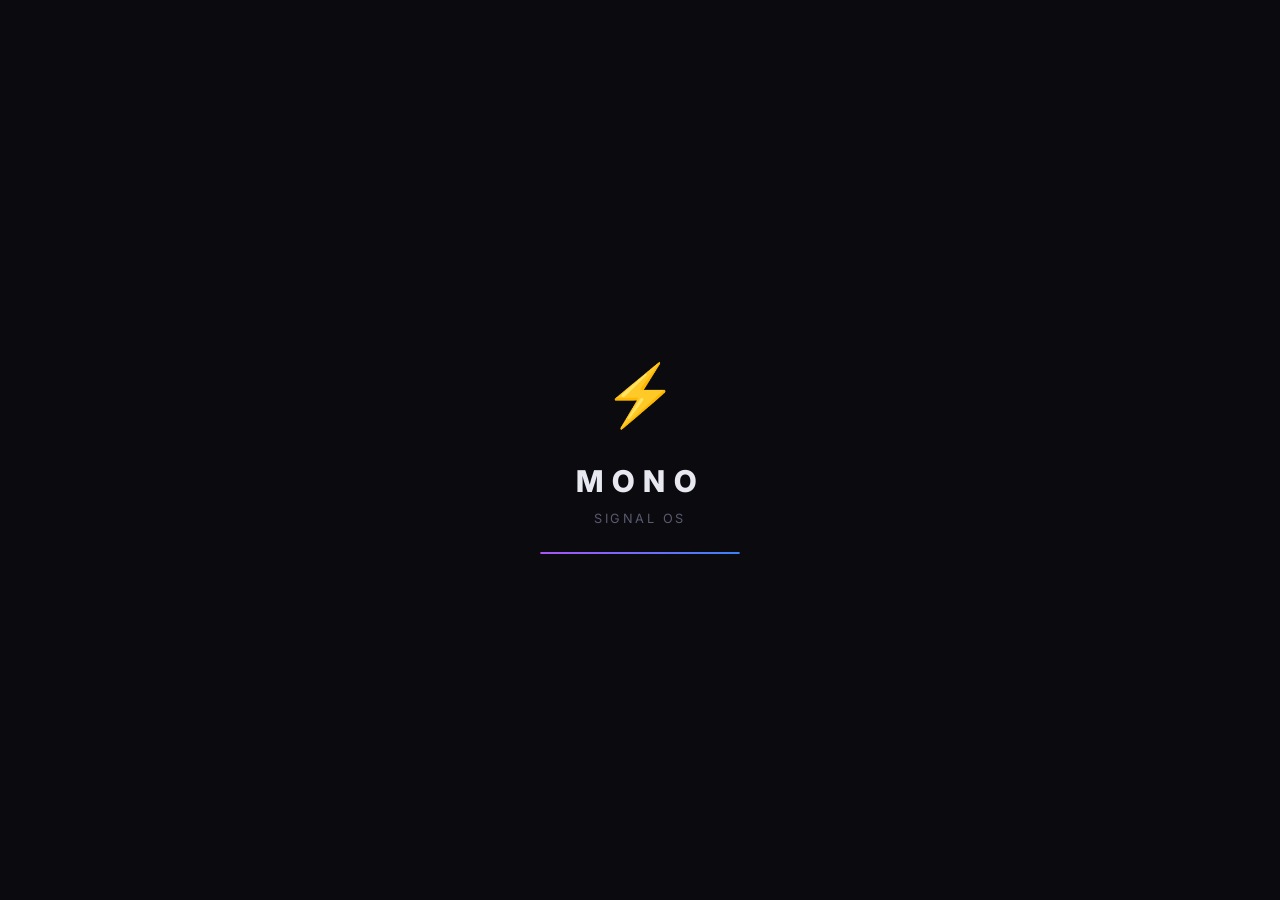
==== index.html @ 49d64dd6 "first commit" ====
<!DOCTYPE html>
<html lang="en">
<head>
    <meta charset="UTF-8">
    <meta name="viewport" content="width=device-width, initial-scale=1.0">
    <meta name="description" content="Mono — Personal Signal OS. An externalized attention system that catches signals early across finance, AI, economy, and infrastructure.">
    <title>Mono — Signal OS</title>
    <link rel="preconnect" href="https://fonts.googleapis.com">
    <link rel="preconnect" href="https://fonts.gstatic.com" crossorigin>
    <link href="https://fonts.googleapis.com/css2?family=Inter:wght@300;400;500;600;700;800;900&family=JetBrains+Mono:wght@400;500;600&display=swap" rel="stylesheet">
    <link rel="stylesheet" href="style.css">
    <link rel="icon" type="image/svg+xml" href="data:image/svg+xml,<svg xmlns='http://www.w3.org/2000/svg' viewBox='0 0 100 100'><text y='.9em' font-size='90'>⚡</text></svg>">
</head>
<body>
    <!-- ─── Loading Screen ─── -->
    <div id="loading-screen" class="loading-screen">
        <div class="loading-content">
            <div class="loading-logo">⚡</div>
            <div class="loading-text">MONO</div>
            <div class="loading-sub">Signal OS</div>
            <div class="loading-bar"><div class="loading-fill"></div></div>
        </div>
    </div>

    <!-- ─── App Shell ─── -->
    <div id="app" class="app hidden">
        <!-- ─── Header ─── -->
        <header class="header">
            <div class="header-left">
                <div class="logo">
                    <span class="logo-icon">⚡</span>
                    <span class="logo-text">MONO</span>
                    <span class="logo-badge">Signal OS</span>
                </div>
            </div>
            <div class="header-center">
                <div class="search-bar" id="search-bar">
                    <svg class="search-icon" viewBox="0 0 24 24" fill="none" stroke="currentColor" stroke-width="2"><circle cx="11" cy="11" r="8"/><path d="m21 21-4.3-4.3"/></svg>
                    <input type="text" id="search-input" placeholder="Search repos, entries, signals..." autocomplete="off">
                    <kbd class="search-kbd">⌘K</kbd>
                </div>
            </div>
            <div class="header-right">
                <div class="status-indicator" id="status-indicator">
                    <span class="status-dot"></span>
                    <span class="status-text">Synced</span>
                </div>
                <button class="btn-icon" id="btn-refresh" title="Refresh data">
                    <svg viewBox="0 0 24 24" fill="none" stroke="currentColor" stroke-width="2"><path d="M23 4v6h-6"/><path d="M1 20v-6h6"/><path d="M3.51 9a9 9 0 0 1 14.85-3.36L23 10M1 14l4.64 4.36A9 9 0 0 0 20.49 15"/></svg>
                </button>
                <button class="btn-icon" id="btn-settings" title="Settings">
                    <svg viewBox="0 0 24 24" fill="none" stroke="currentColor" stroke-width="2"><circle cx="12" cy="12" r="3"/><path d="M19.4 15a1.65 1.65 0 0 0 .33 1.82l.06.06a2 2 0 0 1 0 2.83 2 2 0 0 1-2.83 0l-.06-.06a1.65 1.65 0 0 0-1.82-.33 1.65 1.65 0 0 0-1 1.51V21a2 2 0 0 1-2 2 2 2 0 0 1-2-2v-.09A1.65 1.65 0 0 0 9 19.4a1.65 1.65 0 0 0-1.82.33l-.06.06a2 2 0 0 1-2.83 0 2 2 0 0 1 0-2.83l.06-.06A1.65 1.65 0 0 0 4.68 15a1.65 1.65 0 0 0-1.51-1H3a2 2 0 0 1-2-2 2 2 0 0 1 2-2h.09A1.65 1.65 0 0 0 4.6 9a1.65 1.65 0 0 0-.33-1.82l-.06-.06a2 2 0 0 1 0-2.83 2 2 0 0 1 2.83 0l.06.06A1.65 1.65 0 0 0 9 4.68a1.65 1.65 0 0 0 1-1.51V3a2 2 0 0 1 2-2 2 2 0 0 1 2 2v.09a1.65 1.65 0 0 0 1 1.51 1.65 1.65 0 0 0 1.82-.33l.06-.06a2 2 0 0 1 2.83 0 2 2 0 0 1 0 2.83l-.06.06A1.65 1.65 0 0 0 19.4 9a1.65 1.65 0 0 0 1.51 1H21a2 2 0 0 1 2 2 2 2 0 0 1-2 2h-.09a1.65 1.65 0 0 0-1.51 1z"/></svg>
                </button>
            </div>
        </header>

        <!-- ─── Main Layout ─── -->
        <div class="main-layout">
            <!-- ─── Sidebar ─── -->
            <aside class="sidebar" id="sidebar">
                <div class="sidebar-section">
                    <h3 class="sidebar-title">Views</h3>
                    <button class="nav-item active" data-view="today" id="nav-today">
                        <span class="nav-icon">📋</span>
                        <span class="nav-label">Today</span>
                        <span class="nav-count" id="today-count">0</span>
                    </button>
                    <button class="nav-item" data-view="repos" id="nav-repos">
                        <span class="nav-icon">📦</span>
                        <span class="nav-label">Repos</span>
                        <span class="nav-count" id="repos-count">0</span>
                    </button>
                    <button class="nav-item" data-view="knowledge" id="nav-knowledge">
                        <span class="nav-icon">🧠</span>
                        <span class="nav-label">Knowledge</span>
                        <span class="nav-count" id="kb-count">0</span>
                    </button>
                    <button class="nav-item" data-view="capture" id="nav-capture">
                        <span class="nav-icon">✏️</span>
                        <span class="nav-label">Capture</span>
                    </button>
                </div>
                <div class="sidebar-section">
                    <h3 class="sidebar-title">Pillars</h3>
                    <button class="nav-item pillar-filter" data-pillar="all">
                        <span class="nav-icon">◉</span>
                        <span class="nav-label">All Pillars</span>
                    </button>
                    <button class="nav-item pillar-filter" data-pillar="financial">
                        <span class="nav-icon">🔵</span>
                        <span class="nav-label">Finance</span>
                        <span class="nav-count pillar-count" data-pillar-count="financial">0</span>
                    </button>
                    <button class="nav-item pillar-filter" data-pillar="ai">
                        <span class="nav-icon">🟣</span>
                        <span class="nav-label">AI / AGI</span>
                        <span class="nav-count pillar-count" data-pillar-count="ai">0</span>
                    </button>
                    <button class="nav-item pillar-filter" data-pillar="saudi">
                        <span class="nav-icon">🟢</span>
                        <span class="nav-label">Saudi Eco</span>
                        <span class="nav-count pillar-count" data-pillar-count="saudi">0</span>
                    </button>
                    <button class="nav-item pillar-filter" data-pillar="products">
                        <span class="nav-icon">🟠</span>
                        <span class="nav-label">Products</span>
                        <span class="nav-count pillar-count" data-pillar-count="products">0</span>
                    </button>
                    <button class="nav-item pillar-filter" data-pillar="mobile">
                        <span class="nav-icon">🔴</span>
                        <span class="nav-label">Mobile/Infra</span>
                        <span class="nav-count pillar-count" data-pillar-count="mobile">0</span>
                    </button>
                    <button class="nav-item pillar-filter" data-pillar="news">
                        <span class="nav-icon">🟡</span>
                        <span class="nav-label">News</span>
                        <span class="nav-count pillar-count" data-pillar-count="news">0</span>
                    </button>
                </div>
                <div class="sidebar-footer">
                    <div class="sync-info" id="sync-info">
                        Last sync: —
                    </div>
                </div>
            </aside>

            <!-- ─── Content Area ─── -->
            <main class="content" id="content">

                <!-- ─── TODAY VIEW ─── -->
                <section class="view active" id="view-today">
                    <div class="view-header">
                        <h1>Today</h1>
                        <p class="view-subtitle" id="today-date"></p>
                    </div>

                    <!-- Stats strip -->
                    <div class="stats-strip" id="stats-strip">
                        <div class="stat-card">
                            <div class="stat-value" id="stat-total">0</div>
                            <div class="stat-label">Total Entries</div>
                        </div>
                        <div class="stat-card stat-interrupt">
                            <div class="stat-value" id="stat-interrupts">0</div>
                            <div class="stat-label">🚨 Interrupts</div>
                        </div>
                        <div class="stat-card stat-watch">
                            <div class="stat-value" id="stat-watch">0</div>
                            <div class="stat-label">⚠️ Watch</div>
                        </div>
                        <div class="stat-card">
                            <div class="stat-value" id="stat-repos-active">0</div>
                            <div class="stat-label">Active Repos</div>
                        </div>
                    </div>

                    <!-- Interrupt Banner -->
                    <div class="interrupt-section" id="interrupt-section" style="display:none;">
                        <h2 class="section-title section-title-interrupt">🚨 Immediate Attention</h2>
                        <div class="entry-list" id="interrupt-list"></div>
                    </div>

                    <!-- Watch Items -->
                    <div class="watch-section" id="watch-section" style="display:none;">
                        <h2 class="section-title section-title-watch">⚠️ Watch</h2>
                        <div class="entry-list" id="watch-list"></div>
                    </div>

                    <!-- Active Repos Today -->
                    <div class="active-section">
                        <h2 class="section-title">Active Repos Today</h2>
                        <div class="repo-chips" id="active-repos-chips"></div>
                    </div>

                    <!-- Recent Entries -->
                    <div class="recent-section">
                        <h2 class="section-title">Recent Entries</h2>
                        <div class="entry-list" id="recent-list"></div>
                        <div class="empty-state" id="empty-today" style="display:none;">
                            <div class="empty-icon">📭</div>
                            <div class="empty-text">No entries yet today</div>
                            <div class="empty-sub">Open a GitHub Issue to capture a signal</div>
                        </div>
                    </div>
                </section>

                <!-- ─── REPOS VIEW ─── -->
                <section class="view" id="view-repos">
                    <div class="view-header">
                        <h1>Repos</h1>
                        <p class="view-subtitle">Your sensor network across both accounts</p>
                    </div>
                    <div class="pillar-tabs" id="pillar-tabs">
                        <button class="pillar-tab active" data-tab="all">All</button>
                        <button class="pillar-tab" data-tab="financial">🔵 Finance</button>
                        <button class="pillar-tab" data-tab="ai">🟣 AI</button>
                        <button class="pillar-tab" data-tab="saudi">🟢 Saudi</button>
                        <button class="pillar-tab" data-tab="products">🟠 Products</button>
                        <button class="pillar-tab" data-tab="mobile">🔴 Mobile</button>
                        <button class="pillar-tab" data-tab="news">🟡 News</button>
                    </div>
                    <div class="repo-grid" id="repo-grid"></div>
                    <div class="empty-state" id="empty-repos" style="display:none;">
                        <div class="empty-icon">📡</div>
                        <div class="empty-text">No repo data yet</div>
                        <div class="empty-sub">Run the daily enrichment workflow or wait for the next scheduled run</div>
                    </div>
                </section>

                <!-- ─── KNOWLEDGE VIEW ─── -->
                <section class="view" id="view-knowledge">
                    <div class="view-header">
                        <h1>Knowledge Base</h1>
                        <p class="view-subtitle">Every signal, scored and filed</p>
                    </div>
                    <div class="kb-controls">
                        <select id="kb-sort" class="select-styled">
                            <option value="newest">Newest First</option>
                            <option value="urgency">Highest Urgency</option>
                            <option value="relevance">Highest Relevance</option>
                            <option value="novelty">Highest Novelty</option>
                        </select>
                        <select id="kb-pillar-filter" class="select-styled">
                            <option value="all">All Pillars</option>
                            <option value="financial">🔵 Finance</option>
                            <option value="ai">🟣 AI / AGI</option>
                            <option value="saudi">🟢 Saudi</option>
                            <option value="products">🟠 Products</option>
                            <option value="mobile">🔴 Mobile</option>
                            <option value="news">🟡 News</option>
                        </select>
                    </div>
                    <div class="entry-list" id="kb-list"></div>
                    <div class="empty-state" id="empty-kb" style="display:none;">
                        <div class="empty-icon">🧠</div>
                        <div class="empty-text">Knowledge base is empty</div>
                        <div class="empty-sub">Open GitHub Issues to start filing entries</div>
                    </div>
                </section>

                <!-- ─── CAPTURE VIEW ─── -->
                <section class="view" id="view-capture">
                    <div class="view-header">
                        <h1>Capture</h1>
                        <p class="view-subtitle">Drop a signal — the system does the rest</p>
                    </div>
                    <div class="capture-card">
                        <div class="capture-input-group">
                            <input type="text" id="capture-title" class="capture-title-input" placeholder="Signal title (e.g. 'AGI paper from DeepMind')">
                            <textarea id="capture-body" class="capture-body-input" rows="6" placeholder="URL, keyword, note, or paste anything...&#10;&#10;The scorer will analyze it against your interest profile,&#10;classify it into a pillar, and file it in the knowledge base."></textarea>
                        </div>
                        <div class="capture-actions">
                            <button class="btn-primary" id="btn-capture">
                                <svg viewBox="0 0 24 24" fill="none" stroke="currentColor" stroke-width="2" width="18" height="18"><path d="M22 2 11 13"/><path d="m22 2-7 20-4-9-9-4 20-7z"/></svg>
                                Create Issue
                            </button>
                            <span class="capture-hint">Opens a GitHub Issue → triggers the scorer automatically</span>
                        </div>
                    </div>
                    <div class="capture-info">
                        <h3>How it works</h3>
                        <div class="flow-steps">
                            <div class="flow-step">
                                <div class="flow-step-num">1</div>
                                <div class="flow-step-text">You drop a keyword, URL, or note</div>
                            </div>
                            <div class="flow-arrow">→</div>
                            <div class="flow-step">
                                <div class="flow-step-num">2</div>
                                <div class="flow-step-text">GitHub Action scores it via OpenRouter</div>
                            </div>
                            <div class="flow-arrow">→</div>
                            <div class="flow-step">
                                <div class="flow-step-num">3</div>
                                <div class="flow-step-text">Urgent? → Telegram ping. Otherwise → digest</div>
                            </div>
                            <div class="flow-arrow">→</div>
                            <div class="flow-step">
                                <div class="flow-step-num">4</div>
                                <div class="flow-step-text">Filed permanently in knowledge_base.jsonl</div>
                            </div>
                        </div>
                    </div>
                </section>
            </main>
        </div>
    </div>

    <!-- ─── Settings Modal ─── -->
    <div class="modal-overlay" id="settings-modal" style="display:none;">
        <div class="modal">
            <div class="modal-header">
                <h2>Settings</h2>
                <button class="btn-icon modal-close" id="btn-close-settings">
                    <svg viewBox="0 0 24 24" fill="none" stroke="currentColor" stroke-width="2"><path d="M18 6 6 18"/><path d="m6 6 12 12"/></svg>
                </button>
            </div>
            <div class="modal-body">
                <div class="setting-group">
                    <label class="setting-label">GitHub Repository</label>
                    <input type="text" id="setting-repo" class="setting-input" placeholder="owner/repo (e.g. muxd22-alt/Mono)" value="">
                    <p class="setting-hint">The repo where issues are created and data is stored</p>
                </div>
                <div class="setting-group">
                    <label class="setting-label">Data Mode</label>
                    <select id="setting-data-mode" class="setting-input">
                        <option value="local">Local (data/ folder)</option>
                        <option value="api">GitHub API (live)</option>
                    </select>
                    <p class="setting-hint">Local reads from deployed data files. API fetches live from GitHub.</p>
                </div>
                <div class="setting-group">
                    <label class="setting-label">Theme</label>
                    <select id="setting-theme" class="setting-input">
                        <option value="dark">Dark</option>
                        <option value="midnight">Midnight</option>
                    </select>
                </div>
            </div>
            <div class="modal-footer">
                <button class="btn-primary" id="btn-save-settings">Save</button>
            </div>
        </div>
    </div>

    <script src="app.js"></script>
</body>
</html>
---- style.css ----
/* ═══════════════════════════════════════════════════════════════
   Mono Signal OS — Design System
   ═══════════════════════════════════════════════════════════════ */

:root {
    /* ── Color Palette ── */
    --bg-primary: #0a0a0f;
    --bg-secondary: #111118;
    --bg-card: #16161f;
    --bg-card-hover: #1c1c28;
    --bg-elevated: #1e1e2a;
    --bg-glass: rgba(22, 22, 31, 0.75);
    --bg-overlay: rgba(0, 0, 0, 0.7);

    --border-subtle: rgba(255, 255, 255, 0.06);
    --border-medium: rgba(255, 255, 255, 0.1);
    --border-strong: rgba(255, 255, 255, 0.15);

    --text-primary: #e8e8f0;
    --text-secondary: #9a9ab0;
    --text-muted: #5a5a70;
    --text-accent: #a78bfa;

    /* Pillar Colors */
    --pillar-financial: #3B82F6;
    --pillar-ai: #A855F7;
    --pillar-saudi: #22C55E;
    --pillar-products: #F97316;
    --pillar-mobile: #EF4444;
    --pillar-news: #EAB308;

    /* Status */
    --color-interrupt: #EF4444;
    --color-watch: #F59E0B;
    --color-normal: #22C55E;
    --color-accent: #A78BFA;
    --color-accent-dim: rgba(167, 139, 250, 0.15);

    /* Sizing */
    --sidebar-width: 240px;
    --header-height: 60px;
    --radius-sm: 6px;
    --radius-md: 10px;
    --radius-lg: 14px;
    --radius-xl: 18px;

    /* Transitions */
    --transition-fast: 150ms cubic-bezier(0.4, 0, 0.2, 1);
    --transition-med: 250ms cubic-bezier(0.4, 0, 0.2, 1);
    --transition-slow: 400ms cubic-bezier(0.4, 0, 0.2, 1);
}

/* ── Reset ── */
*,
*::before,
*::after {
    box-sizing: border-box;
    margin: 0;
    padding: 0;
}

html {
    font-size: 15px;
    scroll-behavior: smooth;
}

body {
    font-family: 'Inter', -apple-system, BlinkMacSystemFont, sans-serif;
    background: var(--bg-primary);
    color: var(--text-primary);
    line-height: 1.6;
    overflow-x: hidden;
    min-height: 100vh;
}

/* ═══════════════════════════════════════════════════════════════
   Loading Screen
   ═══════════════════════════════════════════════════════════════ */

.loading-screen {
    position: fixed;
    inset: 0;
    z-index: 9999;
    display: flex;
    align-items: center;
    justify-content: center;
    background: var(--bg-primary);
    transition: opacity 0.6s ease, visibility 0.6s ease;
}

.loading-screen.fade-out {
    opacity: 0;
    visibility: hidden;
}

.loading-content {
    text-align: center;
}

.loading-logo {
    font-size: 4rem;
    margin-bottom: 1rem;
    animation: pulse-glow 2s ease-in-out infinite;
}

.loading-text {
    font-size: 2rem;
    font-weight: 800;
    letter-spacing: 0.3em;
    color: var(--text-primary);
}

.loading-sub {
    font-size: 0.85rem;
    color: var(--text-muted);
    letter-spacing: 0.2em;
    text-transform: uppercase;
    margin-top: 0.25rem;
}

.loading-bar {
    width: 200px;
    height: 2px;
    background: var(--border-subtle);
    border-radius: 2px;
    margin: 1.5rem auto 0;
    overflow: hidden;
}

.loading-fill {
    height: 100%;
    width: 0%;
    background: linear-gradient(90deg, var(--pillar-ai), var(--pillar-financial));
    border-radius: 2px;
    animation: loading-progress 1.8s ease-out forwards;
}

@keyframes loading-progress {
    0% { width: 0%; }
    50% { width: 70%; }
    100% { width: 100%; }
}

@keyframes pulse-glow {
    0%, 100% { filter: drop-shadow(0 0 8px rgba(167, 139, 250, 0.3)); }
    50% { filter: drop-shadow(0 0 20px rgba(167, 139, 250, 0.6)); }
}

/* ═══════════════════════════════════════════════════════════════
   App Shell
   ═══════════════════════════════════════════════════════════════ */

.app {
    display: flex;
    flex-direction: column;
    min-height: 100vh;
}

.app.hidden {
    opacity: 0;
    transition: opacity 0.4s ease;
}

.app.visible {
    opacity: 1;
}

/* ═══════════════════════════════════════════════════════════════
   Header
   ═══════════════════════════════════════════════════════════════ */

.header {
    position: sticky;
    top: 0;
    z-index: 100;
    display: flex;
    align-items: center;
    justify-content: space-between;
    height: var(--header-height);
    padding: 0 1.25rem;
    background: var(--bg-glass);
    backdrop-filter: blur(20px) saturate(1.2);
    border-bottom: 1px solid var(--border-subtle);
}

.header-left {
    display: flex;
    align-items: center;
    gap: 0.75rem;
    min-width: var(--sidebar-width);
}

.logo {
    display: flex;
    align-items: center;
    gap: 0.5rem;
}

.logo-icon {
    font-size: 1.5rem;
}

.logo-text {
    font-size: 1.1rem;
    font-weight: 800;
    letter-spacing: 0.15em;
}

.logo-badge {
    font-size: 0.6rem;
    font-weight: 600;
    letter-spacing: 0.1em;
    text-transform: uppercase;
    color: var(--text-accent);
    background: var(--color-accent-dim);
    padding: 0.15rem 0.5rem;
    border-radius: 999px;
}

.header-center {
    flex: 1;
    max-width: 500px;
    margin: 0 1rem;
}

.search-bar {
    display: flex;
    align-items: center;
    gap: 0.5rem;
    background: var(--bg-secondary);
    border: 1px solid var(--border-subtle);
    border-radius: var(--radius-md);
    padding: 0.5rem 0.75rem;
    transition: border-color var(--transition-fast), box-shadow var(--transition-fast);
}

.search-bar:focus-within {
    border-color: var(--color-accent);
    box-shadow: 0 0 0 3px var(--color-accent-dim);
}

.search-icon {
    width: 16px;
    height: 16px;
    color: var(--text-muted);
    flex-shrink: 0;
}

.search-bar input {
    flex: 1;
    background: none;
    border: none;
    outline: none;
    color: var(--text-primary);
    font-family: inherit;
    font-size: 0.85rem;
}

.search-bar input::placeholder {
    color: var(--text-muted);
}

.search-kbd {
    font-family: 'JetBrains Mono', monospace;
    font-size: 0.65rem;
    color: var(--text-muted);
    background: var(--bg-card);
    padding: 0.15rem 0.4rem;
    border-radius: 4px;
    border: 1px solid var(--border-subtle);
}

.header-right {
    display: flex;
    align-items: center;
    gap: 0.5rem;
}

.status-indicator {
    display: flex;
    align-items: center;
    gap: 0.4rem;
    font-size: 0.75rem;
    color: var(--text-muted);
}

.status-dot {
    width: 6px;
    height: 6px;
    border-radius: 50%;
    background: var(--color-normal);
    animation: pulse-dot 2s ease-in-out infinite;
}

@keyframes pulse-dot {
    0%, 100% { opacity: 1; }
    50% { opacity: 0.4; }
}

.btn-icon {
    display: flex;
    align-items: center;
    justify-content: center;
    width: 36px;
    height: 36px;
    border: none;
    background: transparent;
    color: var(--text-secondary);
    border-radius: var(--radius-sm);
    cursor: pointer;
    transition: all var(--transition-fast);
}

.btn-icon:hover {
    background: var(--bg-card);
    color: var(--text-primary);
}

.btn-icon svg {
    width: 18px;
    height: 18px;
}

/* ═══════════════════════════════════════════════════════════════
   Main Layout
   ═══════════════════════════════════════════════════════════════ */

.main-layout {
    display: flex;
    flex: 1;
    min-height: calc(100vh - var(--header-height));
}

/* ═══════════════════════════════════════════════════════════════
   Sidebar
   ═══════════════════════════════════════════════════════════════ */

.sidebar {
    width: var(--sidebar-width);
    min-width: var(--sidebar-width);
    border-right: 1px solid var(--border-subtle);
    background: var(--bg-secondary);
    display: flex;
    flex-direction: column;
    padding: 1rem 0;
    overflow-y: auto;
}

.sidebar-section {
    padding: 0 0.75rem;
    margin-bottom: 1.5rem;
}

.sidebar-title {
    font-size: 0.65rem;
    font-weight: 600;
    text-transform: uppercase;
    letter-spacing: 0.12em;
    color: var(--text-muted);
    padding: 0 0.75rem;
    margin-bottom: 0.5rem;
}

.nav-item {
    display: flex;
    align-items: center;
    gap: 0.6rem;
    width: 100%;
    padding: 0.5rem 0.75rem;
    border: none;
    background: transparent;
    color: var(--text-secondary);
    font-family: inherit;
    font-size: 0.85rem;
    border-radius: var(--radius-sm);
    cursor: pointer;
    transition: all var(--transition-fast);
    text-align: left;
}

.nav-item:hover {
    background: var(--bg-card);
    color: var(--text-primary);
}

.nav-item.active {
    background: var(--color-accent-dim);
    color: var(--color-accent);
}

.nav-icon {
    font-size: 1rem;
    width: 22px;
    text-align: center;
    flex-shrink: 0;
}

.nav-label {
    flex: 1;
}

.nav-count {
    font-family: 'JetBrains Mono', monospace;
    font-size: 0.7rem;
    color: var(--text-muted);
    background: var(--bg-card);
    padding: 0.1rem 0.4rem;
    border-radius: 999px;
    min-width: 20px;
    text-align: center;
}

.sidebar-footer {
    margin-top: auto;
    padding: 1rem 1.5rem;
    border-top: 1px solid var(--border-subtle);
}

.sync-info {
    font-size: 0.7rem;
    color: var(--text-muted);
}

/* ═══════════════════════════════════════════════════════════════
   Content
   ═══════════════════════════════════════════════════════════════ */

.content {
    flex: 1;
    padding: 1.75rem 2rem;
    overflow-y: auto;
    max-width: 1100px;
}

.view {
    display: none;
}

.view.active {
    display: block;
    animation: fadeIn 0.3s ease;
}

@keyframes fadeIn {
    from { opacity: 0; transform: translateY(8px); }
    to { opacity: 1; transform: translateY(0); }
}

.view-header {
    margin-bottom: 1.5rem;
}

.view-header h1 {
    font-size: 1.75rem;
    font-weight: 800;
    letter-spacing: -0.02em;
}

.view-subtitle {
    font-size: 0.85rem;
    color: var(--text-muted);
    margin-top: 0.25rem;
}

/* ═══════════════════════════════════════════════════════════════
   Stats Strip
   ═══════════════════════════════════════════════════════════════ */

.stats-strip {
    display: grid;
    grid-template-columns: repeat(4, 1fr);
    gap: 0.75rem;
    margin-bottom: 2rem;
}

.stat-card {
    background: var(--bg-card);
    border: 1px solid var(--border-subtle);
    border-radius: var(--radius-md);
    padding: 1rem 1.25rem;
    transition: all var(--transition-fast);
}

.stat-card:hover {
    border-color: var(--border-medium);
    transform: translateY(-1px);
}

.stat-card.stat-interrupt {
    border-color: rgba(239, 68, 68, 0.2);
    background: linear-gradient(135deg, var(--bg-card), rgba(239, 68, 68, 0.05));
}

.stat-card.stat-watch {
    border-color: rgba(245, 158, 11, 0.2);
    background: linear-gradient(135deg, var(--bg-card), rgba(245, 158, 11, 0.05));
}

.stat-value {
    font-family: 'JetBrains Mono', monospace;
    font-size: 1.75rem;
    font-weight: 700;
    color: var(--text-primary);
}

.stat-label {
    font-size: 0.75rem;
    color: var(--text-muted);
    margin-top: 0.25rem;
}

/* ═══════════════════════════════════════════════════════════════
   Section Titles
   ═══════════════════════════════════════════════════════════════ */

.section-title {
    font-size: 1rem;
    font-weight: 700;
    color: var(--text-secondary);
    margin-bottom: 0.75rem;
    padding-bottom: 0.5rem;
    border-bottom: 1px solid var(--border-subtle);
}

.section-title-interrupt {
    color: var(--color-interrupt);
    border-color: rgba(239, 68, 68, 0.2);
}

.section-title-watch {
    color: var(--color-watch);
    border-color: rgba(245, 158, 11, 0.2);
}

/* ═══════════════════════════════════════════════════════════════
   Entry Cards (Knowledge Base Items)
   ═══════════════════════════════════════════════════════════════ */

.entry-list {
    display: flex;
    flex-direction: column;
    gap: 0.5rem;
    margin-bottom: 2rem;
}

.entry-card {
    display: flex;
    align-items: flex-start;
    gap: 1rem;
    padding: 1rem 1.25rem;
    background: var(--bg-card);
    border: 1px solid var(--border-subtle);
    border-radius: var(--radius-md);
    transition: all var(--transition-fast);
    cursor: pointer;
}

.entry-card:hover {
    background: var(--bg-card-hover);
    border-color: var(--border-medium);
    transform: translateX(3px);
}

.entry-card.entry-interrupt {
    border-left: 3px solid var(--color-interrupt);
    background: linear-gradient(90deg, rgba(239, 68, 68, 0.04), var(--bg-card));
}

.entry-card.entry-watch {
    border-left: 3px solid var(--color-watch);
    background: linear-gradient(90deg, rgba(245, 158, 11, 0.04), var(--bg-card));
}

.entry-score {
    display: flex;
    flex-direction: column;
    align-items: center;
    min-width: 50px;
}

.entry-score-value {
    font-family: 'JetBrains Mono', monospace;
    font-size: 1.5rem;
    font-weight: 700;
}

.entry-score-value.score-high { color: var(--color-interrupt); }
.entry-score-value.score-medium { color: var(--color-watch); }
.entry-score-value.score-low { color: var(--text-muted); }

.entry-score-label {
    font-size: 0.6rem;
    color: var(--text-muted);
    text-transform: uppercase;
    letter-spacing: 0.05em;
}

.entry-body {
    flex: 1;
    min-width: 0;
}

.entry-header {
    display: flex;
    align-items: center;
    gap: 0.5rem;
    margin-bottom: 0.35rem;
}

.entry-id {
    font-family: 'JetBrains Mono', monospace;
    font-size: 0.7rem;
    color: var(--text-muted);
}

.entry-pillar-badge {
    font-size: 0.65rem;
    padding: 0.1rem 0.45rem;
    border-radius: 999px;
    font-weight: 600;
}

.entry-summary {
    font-size: 0.9rem;
    color: var(--text-primary);
    line-height: 1.5;
    margin-bottom: 0.35rem;
}

.entry-reason {
    font-size: 0.8rem;
    color: var(--text-muted);
    font-style: italic;
}

.entry-meta {
    display: flex;
    align-items: center;
    gap: 1rem;
    margin-top: 0.5rem;
    font-size: 0.7rem;
    color: var(--text-muted);
}

.entry-meta-scores {
    display: flex;
    gap: 0.6rem;
    font-family: 'JetBrains Mono', monospace;
}

.entry-meta-score {
    display: flex;
    align-items: center;
    gap: 0.2rem;
}

/* ═══════════════════════════════════════════════════════════════
   Repo Cards
   ═══════════════════════════════════════════════════════════════ */

.pillar-tabs {
    display: flex;
    gap: 0.35rem;
    margin-bottom: 1.5rem;
    flex-wrap: wrap;
}

.pillar-tab {
    padding: 0.4rem 0.9rem;
    border: 1px solid var(--border-subtle);
    background: transparent;
    color: var(--text-secondary);
    font-family: inherit;
    font-size: 0.8rem;
    font-weight: 500;
    border-radius: 999px;
    cursor: pointer;
    transition: all var(--transition-fast);
}

.pillar-tab:hover {
    border-color: var(--border-medium);
    color: var(--text-primary);
}

.pillar-tab.active {
    background: var(--color-accent-dim);
    border-color: var(--color-accent);
    color: var(--color-accent);
}

.repo-grid {
    display: grid;
    grid-template-columns: repeat(auto-fill, minmax(320px, 1fr));
    gap: 0.75rem;
}

.repo-card {
    position: relative;
    background: var(--bg-card);
    border: 1px solid var(--border-subtle);
    border-radius: var(--radius-lg);
    padding: 1.25rem;
    transition: all var(--transition-med);
    overflow: hidden;
}

.repo-card::before {
    content: '';
    position: absolute;
    top: 0;
    left: 0;
    right: 0;
    height: 3px;
    background: var(--repo-pillar-color, var(--text-muted));
    opacity: 0.6;
    transition: opacity var(--transition-fast);
}

.repo-card:hover {
    border-color: var(--border-medium);
    transform: translateY(-2px);
    box-shadow: 0 8px 30px rgba(0, 0, 0, 0.3);
}

.repo-card:hover::before {
    opacity: 1;
}

.repo-card-header {
    display: flex;
    align-items: flex-start;
    justify-content: space-between;
    margin-bottom: 0.6rem;
}

.repo-name {
    font-size: 0.95rem;
    font-weight: 700;
    color: var(--text-primary);
}

.repo-name a {
    color: inherit;
    text-decoration: none;
    transition: color var(--transition-fast);
}

.repo-name a:hover {
    color: var(--color-accent);
}

.repo-account {
    font-size: 0.7rem;
    color: var(--text-muted);
    font-family: 'JetBrains Mono', monospace;
}

.repo-private-badge {
    font-size: 0.6rem;
    color: var(--color-watch);
    border: 1px solid rgba(245, 158, 11, 0.3);
    padding: 0.1rem 0.35rem;
    border-radius: 4px;
}

.repo-desc {
    font-size: 0.8rem;
    color: var(--text-secondary);
    margin-bottom: 0.75rem;
    line-height: 1.4;
    display: -webkit-box;
    -webkit-line-clamp: 2;
    -webkit-box-orient: vertical;
    overflow: hidden;
}

.repo-stats {
    display: flex;
    align-items: center;
    gap: 0.85rem;
    font-size: 0.75rem;
    color: var(--text-muted);
    margin-bottom: 0.5rem;
}

.repo-stat {
    display: flex;
    align-items: center;
    gap: 0.25rem;
}

.repo-lang-dot {
    width: 8px;
    height: 8px;
    border-radius: 50%;
    display: inline-block;
}

.repo-issues-inline {
    margin-top: 0.6rem;
    padding-top: 0.5rem;
    border-top: 1px solid var(--border-subtle);
}

.repo-issue-chip {
    display: flex;
    align-items: center;
    gap: 0.35rem;
    font-size: 0.72rem;
    color: var(--text-secondary);
    padding: 0.2rem 0;
    text-decoration: none;
    transition: color var(--transition-fast);
}

.repo-issue-chip:hover {
    color: var(--color-accent);
}

.repo-issue-num {
    font-family: 'JetBrains Mono', monospace;
    color: var(--text-muted);
    font-size: 0.65rem;
}

.repo-pushed {
    font-size: 0.7rem;
    color: var(--text-muted);
    margin-top: 0.5rem;
}

/* ═══════════════════════════════════════════════════════════════
   Active Repo Chips
   ═══════════════════════════════════════════════════════════════ */

.repo-chips {
    display: flex;
    flex-wrap: wrap;
    gap: 0.4rem;
    margin-bottom: 2rem;
}

.repo-chip {
    display: inline-flex;
    align-items: center;
    gap: 0.35rem;
    padding: 0.35rem 0.7rem;
    background: var(--bg-card);
    border: 1px solid var(--border-subtle);
    border-radius: 999px;
    font-size: 0.78rem;
    color: var(--text-secondary);
    text-decoration: none;
    transition: all var(--transition-fast);
}

.repo-chip:hover {
    border-color: var(--border-medium);
    color: var(--text-primary);
    transform: translateY(-1px);
}

/* ═══════════════════════════════════════════════════════════════
   KB Controls
   ═══════════════════════════════════════════════════════════════ */

.kb-controls {
    display: flex;
    gap: 0.75rem;
    margin-bottom: 1.25rem;
}

.select-styled {
    padding: 0.45rem 0.85rem;
    background: var(--bg-card);
    border: 1px solid var(--border-subtle);
    border-radius: var(--radius-sm);
    color: var(--text-secondary);
    font-family: inherit;
    font-size: 0.8rem;
    cursor: pointer;
    transition: all var(--transition-fast);
    appearance: none;
    -webkit-appearance: none;
    background-image: url("data:image/svg+xml,%3Csvg xmlns='http://www.w3.org/2000/svg' width='12' height='12' viewBox='0 0 24 24' fill='none' stroke='%235a5a70' stroke-width='2'%3E%3Cpath d='m6 9 6 6 6-6'/%3E%3C/svg%3E");
    background-repeat: no-repeat;
    background-position: right 0.5rem center;
    padding-right: 1.75rem;
}

.select-styled:focus {
    outline: none;
    border-color: var(--color-accent);
    box-shadow: 0 0 0 3px var(--color-accent-dim);
}

/* ═══════════════════════════════════════════════════════════════
   Capture View
   ═══════════════════════════════════════════════════════════════ */

.capture-card {
    background: var(--bg-card);
    border: 1px solid var(--border-subtle);
    border-radius: var(--radius-lg);
    padding: 1.5rem;
    margin-bottom: 2rem;
}

.capture-input-group {
    display: flex;
    flex-direction: column;
    gap: 0.75rem;
    margin-bottom: 1rem;
}

.capture-title-input,
.capture-body-input {
    width: 100%;
    background: var(--bg-secondary);
    border: 1px solid var(--border-subtle);
    border-radius: var(--radius-sm);
    color: var(--text-primary);
    font-family: inherit;
    padding: 0.75rem 1rem;
    font-size: 0.9rem;
    transition: all var(--transition-fast);
    resize: vertical;
}

.capture-title-input {
    font-size: 1.1rem;
    font-weight: 600;
}

.capture-title-input:focus,
.capture-body-input:focus {
    outline: none;
    border-color: var(--color-accent);
    box-shadow: 0 0 0 3px var(--color-accent-dim);
}

.capture-title-input::placeholder,
.capture-body-input::placeholder {
    color: var(--text-muted);
}

.capture-actions {
    display: flex;
    align-items: center;
    gap: 1rem;
}

.btn-primary {
    display: inline-flex;
    align-items: center;
    gap: 0.5rem;
    padding: 0.6rem 1.25rem;
    background: linear-gradient(135deg, var(--pillar-ai), var(--pillar-financial));
    border: none;
    border-radius: var(--radius-sm);
    color: white;
    font-family: inherit;
    font-size: 0.85rem;
    font-weight: 600;
    cursor: pointer;
    transition: all var(--transition-fast);
}

.btn-primary:hover {
    transform: translateY(-1px);
    box-shadow: 0 4px 15px rgba(167, 139, 250, 0.3);
}

.btn-primary:active {
    transform: translateY(0);
}

.capture-hint {
    font-size: 0.75rem;
    color: var(--text-muted);
}

.capture-info {
    background: var(--bg-card);
    border: 1px solid var(--border-subtle);
    border-radius: var(--radius-lg);
    padding: 1.5rem;
}

.capture-info h3 {
    font-size: 0.9rem;
    font-weight: 700;
    margin-bottom: 1rem;
    color: var(--text-secondary);
}

.flow-steps {
    display: flex;
    align-items: center;
    gap: 0.5rem;
    flex-wrap: wrap;
}

.flow-step {
    display: flex;
    align-items: center;
    gap: 0.5rem;
    background: var(--bg-secondary);
    border: 1px solid var(--border-subtle);
    border-radius: var(--radius-sm);
    padding: 0.6rem 0.85rem;
}

.flow-step-num {
    width: 24px;
    height: 24px;
    display: flex;
    align-items: center;
    justify-content: center;
    background: var(--color-accent-dim);
    color: var(--color-accent);
    border-radius: 50%;
    font-family: 'JetBrains Mono', monospace;
    font-size: 0.7rem;
    font-weight: 700;
    flex-shrink: 0;
}

.flow-step-text {
    font-size: 0.78rem;
    color: var(--text-secondary);
}

.flow-arrow {
    color: var(--text-muted);
    font-size: 1.2rem;
}

/* ═══════════════════════════════════════════════════════════════
   Empty States
   ═══════════════════════════════════════════════════════════════ */

.empty-state {
    text-align: center;
    padding: 3rem 1rem;
}

.empty-icon {
    font-size: 3rem;
    margin-bottom: 0.75rem;
    opacity: 0.5;
}

.empty-text {
    font-size: 1.1rem;
    font-weight: 600;
    color: var(--text-secondary);
    margin-bottom: 0.35rem;
}

.empty-sub {
    font-size: 0.8rem;
    color: var(--text-muted);
}

/* ═══════════════════════════════════════════════════════════════
   Modal
   ═══════════════════════════════════════════════════════════════ */

.modal-overlay {
    position: fixed;
    inset: 0;
    z-index: 900;
    background: var(--bg-overlay);
    backdrop-filter: blur(8px);
    display: flex;
    align-items: center;
    justify-content: center;
    animation: fadeIn 0.2s ease;
}

.modal {
    background: var(--bg-elevated);
    border: 1px solid var(--border-medium);
    border-radius: var(--radius-xl);
    width: 90%;
    max-width: 480px;
    overflow: hidden;
    box-shadow: 0 20px 60px rgba(0, 0, 0, 0.5);
}

.modal-header {
    display: flex;
    align-items: center;
    justify-content: space-between;
    padding: 1.25rem 1.5rem;
    border-bottom: 1px solid var(--border-subtle);
}

.modal-header h2 {
    font-size: 1.1rem;
    font-weight: 700;
}

.modal-close {
    width: 32px;
    height: 32px;
}

.modal-body {
    padding: 1.5rem;
}

.modal-footer {
    padding: 1rem 1.5rem;
    border-top: 1px solid var(--border-subtle);
    display: flex;
    justify-content: flex-end;
}

.setting-group {
    margin-bottom: 1.25rem;
}

.setting-label {
    display: block;
    font-size: 0.8rem;
    font-weight: 600;
    color: var(--text-secondary);
    margin-bottom: 0.35rem;
}

.setting-input {
    width: 100%;
    padding: 0.6rem 0.85rem;
    background: var(--bg-secondary);
    border: 1px solid var(--border-subtle);
    border-radius: var(--radius-sm);
    color: var(--text-primary);
    font-family: inherit;
    font-size: 0.85rem;
    transition: all var(--transition-fast);
}

.setting-input:focus {
    outline: none;
    border-color: var(--color-accent);
    box-shadow: 0 0 0 3px var(--color-accent-dim);
}

.setting-hint {
    font-size: 0.7rem;
    color: var(--text-muted);
    margin-top: 0.3rem;
}

/* ═══════════════════════════════════════════════════════════════
   Language Colors
   ═══════════════════════════════════════════════════════════════ */

.lang-javascript { background: #f1e05a; }
.lang-typescript { background: #3178c6; }
.lang-python { background: #3572A5; }
.lang-html { background: #e34c26; }
.lang-css { background: #563d7c; }
.lang-rust { background: #dea584; }
.lang-go { background: #00ADD8; }
.lang-shell { background: #89e051; }
.lang-dart { background: #00B4AB; }
.lang-csharp, .lang-c\\# { background: #178600; }
.lang-astro { background: #ff5a03; }
.lang-batchfile { background: #C1F12E; }
.lang-unknown { background: var(--text-muted); }

/* ═══════════════════════════════════════════════════════════════
   Responsive
   ═══════════════════════════════════════════════════════════════ */

@media (max-width: 900px) {
    .sidebar {
        display: none;
    }

    .header-left {
        min-width: auto;
    }

    .content {
        padding: 1.25rem;
    }

    .stats-strip {
        grid-template-columns: repeat(2, 1fr);
    }

    .repo-grid {
        grid-template-columns: 1fr;
    }

    .flow-steps {
        flex-direction: column;
        align-items: stretch;
    }

    .flow-arrow {
        transform: rotate(90deg);
        text-align: center;
    }

    .search-kbd {
        display: none;
    }
}

@media (max-width: 600px) {
    .header-center {
        display: none;
    }

    .stats-strip {
        grid-template-columns: 1fr 1fr;
        gap: 0.5rem;
    }

    .stat-value {
        font-size: 1.3rem;
    }

    .kb-controls {
        flex-direction: column;
    }
}

/* ═══════════════════════════════════════════════════════════════
   Scrollbar
   ═══════════════════════════════════════════════════════════════ */

::-webkit-scrollbar {
    width: 6px;
}

::-webkit-scrollbar-track {
    background: transparent;
}

::-webkit-scrollbar-thumb {
    background: var(--border-medium);
    border-radius: 3px;
}

::-webkit-scrollbar-thumb:hover {
    background: var(--border-strong);
}

/* ═══════════════════════════════════════════════════════════════
   Utilities
   ═══════════════════════════════════════════════════════════════ */

.hidden {
    display: none !important;
}

.truncate {
    overflow: hidden;
    text-overflow: ellipsis;
    white-space: nowrap;
}
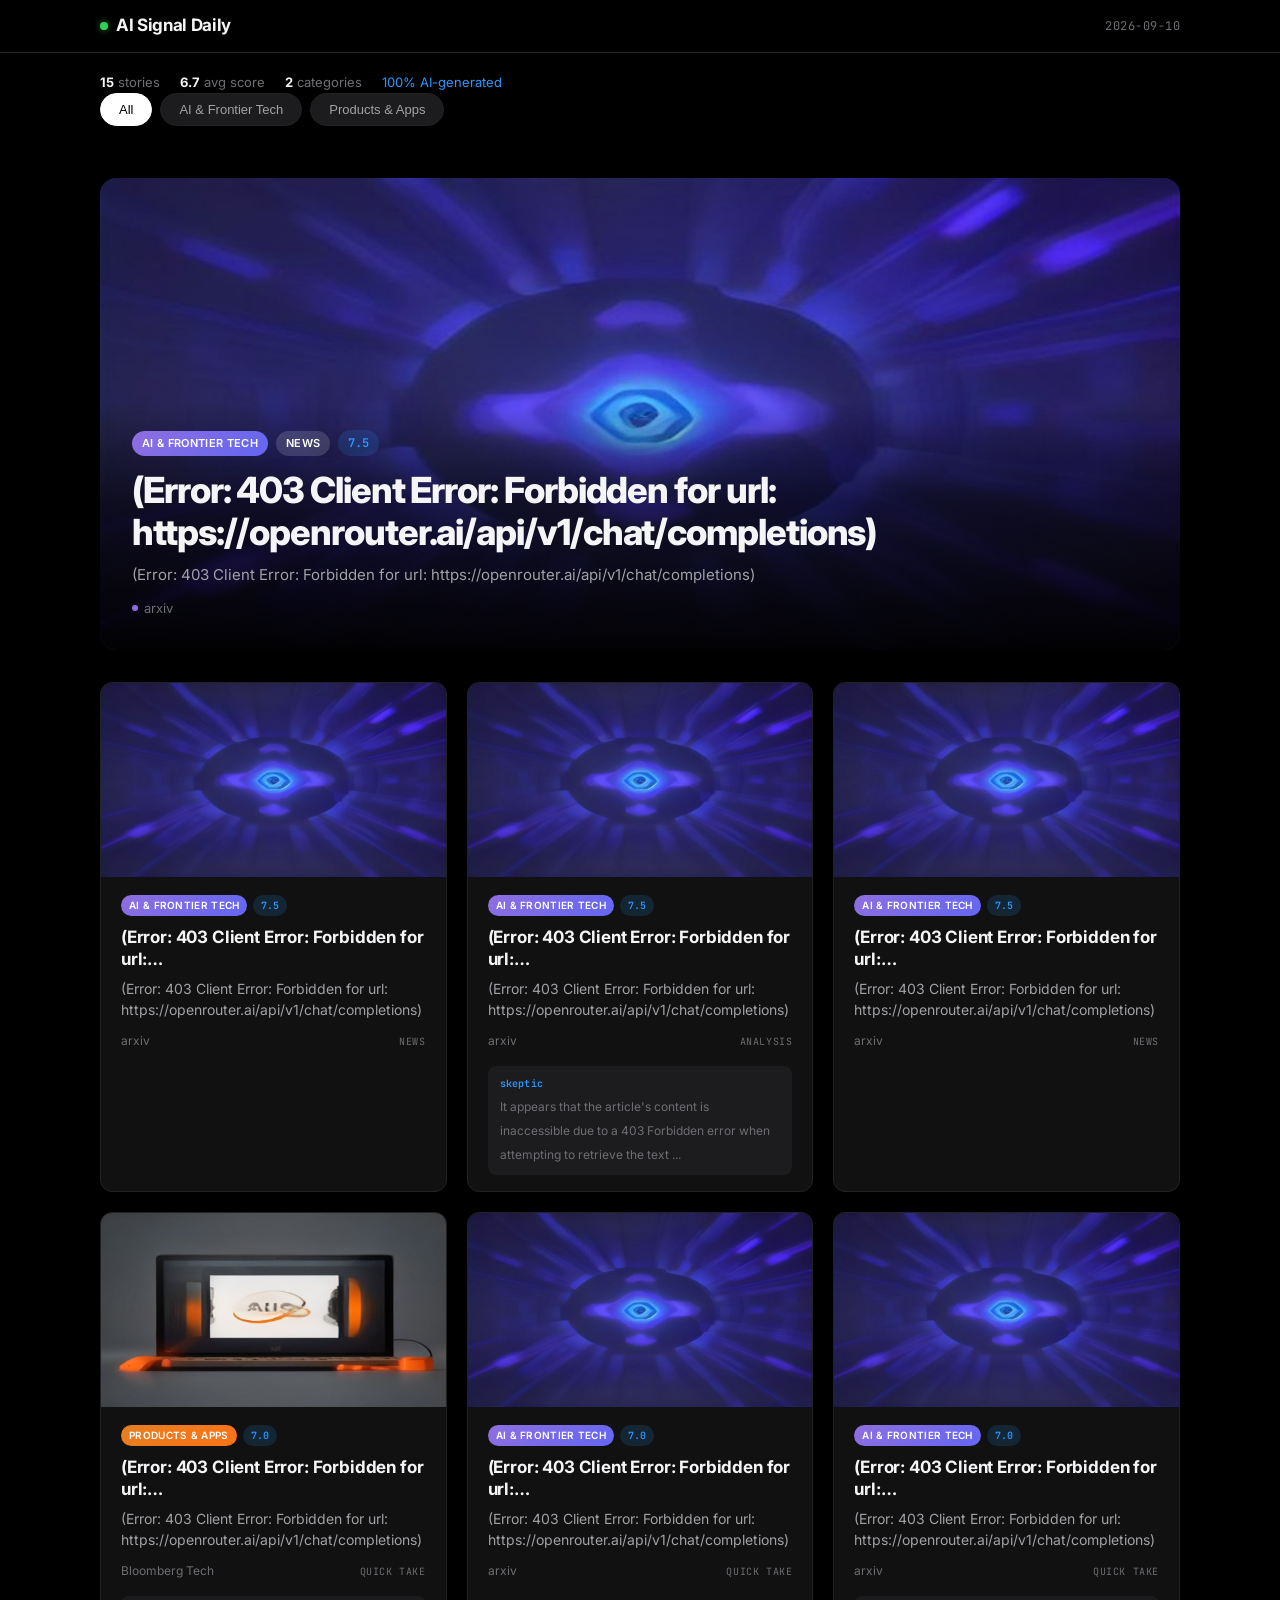
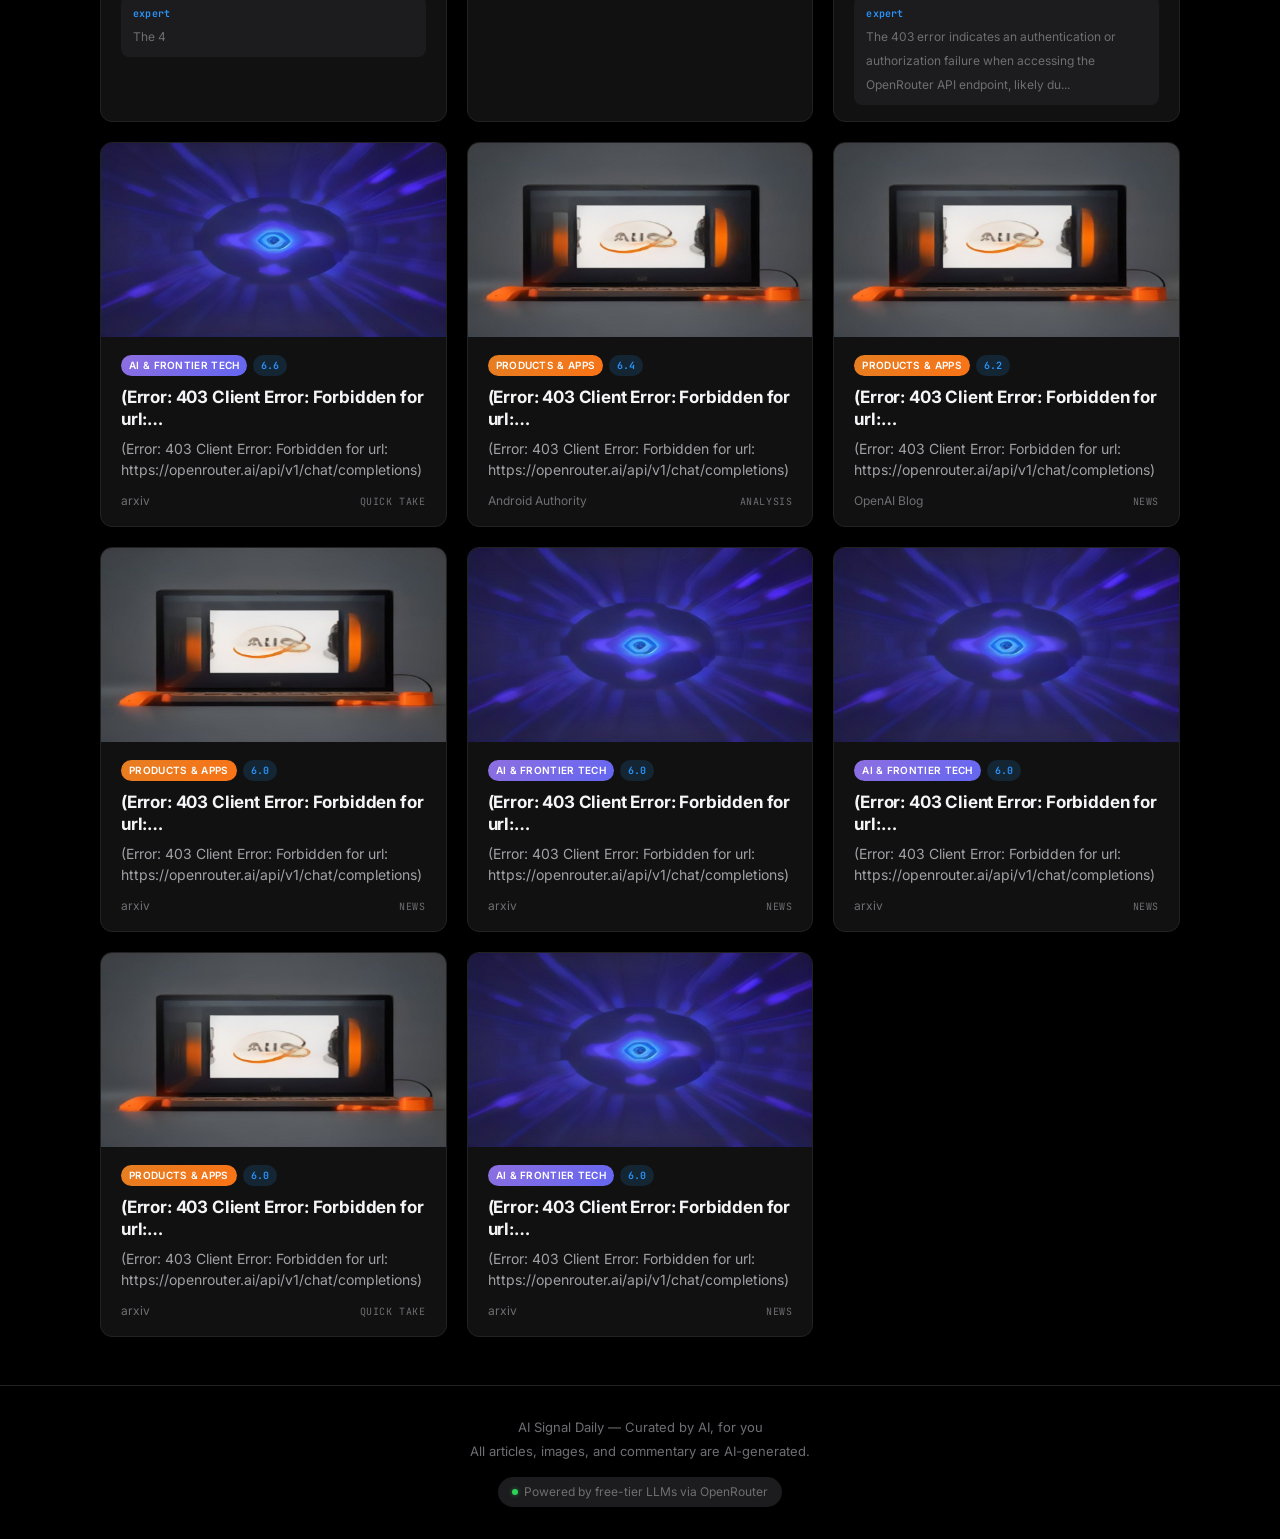
==== commit 9f74fcaa: "Daily signal - 34468327924 5c3cb9430b05775876fbc5ddc9761a0d0dd76c67" ====
--- a/index.html
+++ b/index.html
@@ -1,328 +1,348 @@
 <!DOCTYPE html>
 <html lang="en">
 <head>
-    <meta charset="UTF-8">
-    <meta name="viewport" content="width=device-width, initial-scale=1.0">
-    <meta name="description" content="Mono — Personal Signal OS. An externalized attention system that catches signals early across finance, AI, economy, and infrastructure.">
-    <title>Mono — Signal OS</title>
-    <link rel="preconnect" href="https://fonts.googleapis.com">
-    <link rel="preconnect" href="https://fonts.gstatic.com" crossorigin>
-    <link href="https://fonts.googleapis.com/css2?family=Inter:wght@300;400;500;600;700;800;900&family=JetBrains+Mono:wght@400;500;600&display=swap" rel="stylesheet">
-    <link rel="stylesheet" href="style.css">
-    <link rel="icon" type="image/svg+xml" href="data:image/svg+xml,<svg xmlns='http://www.w3.org/2000/svg' viewBox='0 0 100 100'><text y='.9em' font-size='90'>⚡</text></svg>">
+<meta charset="UTF-8">
+<meta name="viewport" content="width=device-width, initial-scale=1.0">
+<title>AI Signal Daily &mdash; 2026-09-10</title>
+<meta name="description" content="AI-curated tech news. Articles, images, and commentary generated entirely by AI.">
+<meta name="theme-color" content="#000000">
+<link rel="preconnect" href="https://fonts.googleapis.com">
+<link rel="preconnect" href="https://fonts.gstatic.com" crossorigin>
+<link href="https://fonts.googleapis.com/css2?family=Inter:wght@300;400;500;600;700;800&family=JetBrains+Mono:wght@400;500&display=swap" rel="stylesheet">
+<style>
+*,*::before,*::after{box-sizing:border-box;margin:0;padding:0}
+:root{--bg:#000;--card:#111;--border:#222;--text:#f5f5f7;--dim:#a1a1a6;--muted:#6e6e73;--accent:#2997ff;--green:#30d158;--r:16px;--rs:12px;--max:1120px}
+html{scroll-behavior:smooth}
+body{font-family:'Inter',-apple-system,BlinkMacSystemFont,sans-serif;background:var(--bg);color:var(--text);line-height:1.5;-webkit-font-smoothing:antialiased}
+a{color:inherit;text-decoration:none}
+.wrap{max-width:var(--max);margin:0 auto;padding:0 20px}
+
+nav{position:sticky;top:0;z-index:100;background:rgba(0,0,0,.72);backdrop-filter:saturate(180%) blur(20px);-webkit-backdrop-filter:saturate(180%) blur(20px);border-bottom:1px solid var(--border)}
+.nav-in{max-width:var(--max);margin:0 auto;padding:0 20px;height:52px;display:flex;align-items:center;justify-content:space-between}
+.nav-brand{font-weight:700;font-size:17px;letter-spacing:-.02em;display:flex;align-items:center;gap:8px}
+.nav-dot{width:8px;height:8px;border-radius:50%;background:var(--green);box-shadow:0 0 6px rgba(48,209,88,.6)}
+.nav-date{font-family:'JetBrains Mono',monospace;font-size:12px;color:var(--muted);letter-spacing:.04em}
+
+.hero{margin:24px 0 32px}
+.hero-link{display:block;position:relative;border-radius:var(--r);overflow:hidden;background:var(--card);transition:transform .25s,box-shadow .25s}
+.hero-link:hover{transform:translateY(-2px);box-shadow:0 12px 40px rgba(0,0,0,.5)}
+.hero-img{width:100%;aspect-ratio:16/7;overflow:hidden;background:#1c1c1e}
+.hero-img img{width:100%;height:100%;object-fit:cover;display:block}
+.hero-overlay{padding:28px 32px 32px;background:linear-gradient(0deg,rgba(0,0,0,.95) 0%,rgba(0,0,0,.6) 60%,transparent 100%);position:absolute;bottom:0;left:0;right:0}
+.hero-meta{display:flex;gap:8px;margin-bottom:14px;flex-wrap:wrap;align-items:center}
+.hero-title{font-size:clamp(24px,4vw,36px);font-weight:800;line-height:1.15;letter-spacing:-.03em;margin-bottom:10px}
+.hero-excerpt{font-size:15px;color:var(--dim);line-height:1.55;max-width:640px;margin-bottom:12px}
+.hero-source{font-size:13px;color:var(--muted);display:flex;align-items:center;gap:6px}
+.src-dot{width:6px;height:6px;border-radius:50%;flex-shrink:0}
+
+.badge{display:inline-flex;align-items:center;font-size:11px;font-weight:600;letter-spacing:.03em;padding:4px 10px;border-radius:20px;color:#fff;text-transform:uppercase;white-space:nowrap}
+.badge-type{background:rgba(255,255,255,.15);backdrop-filter:blur(4px)}
+.badge-sm{font-size:10px;padding:3px 8px}
+.score-pill{font-family:'JetBrains Mono',monospace;font-size:12px;font-weight:600;background:rgba(41,151,255,.15);color:var(--accent);padding:4px 10px;border-radius:20px}
+.score-sm{font-size:10px;padding:3px 8px}
+
+.chips{display:flex;gap:8px;padding:0 0 28px;overflow-x:auto;scrollbar-width:none}
+.chips::-webkit-scrollbar{display:none}
+.chip{flex-shrink:0;background:#1c1c1e;border:1px solid var(--border);color:var(--dim);font-size:13px;font-weight:500;padding:8px 18px;border-radius:20px;cursor:pointer;transition:all .2s}
+.chip:hover{background:#1a1a1a;color:var(--text)}
+.chip.active{background:#fff;color:#000;border-color:#fff}
+
+.grid{display:grid;grid-template-columns:repeat(auto-fill,minmax(320px,1fr));gap:20px;padding-bottom:48px}
+
+.card{background:var(--card);border-radius:var(--rs);overflow:hidden;border:1px solid var(--border);transition:transform .2s,box-shadow .2s}
+.card:hover{transform:translateY(-2px);box-shadow:0 8px 24px rgba(0,0,0,.4)}
+.card-img{width:100%;aspect-ratio:16/9;overflow:hidden;background:#1c1c1e}
+.card-img img{width:100%;height:100%;object-fit:cover;display:block;transition:transform .3s}
+.card:hover .card-img img{transform:scale(1.03)}
+.card-body{padding:18px 20px 16px}
+.card-meta{display:flex;gap:6px;margin-bottom:10px;align-items:center}
+.card-title{font-size:17px;font-weight:700;line-height:1.3;letter-spacing:-.01em;margin-bottom:8px;display:-webkit-box;-webkit-line-clamp:2;-webkit-box-orient:vertical;overflow:hidden}
+.card-excerpt{font-size:14px;color:var(--dim);line-height:1.5;display:-webkit-box;-webkit-line-clamp:2;-webkit-box-orient:vertical;overflow:hidden;margin-bottom:12px}
+.card-foot{display:flex;justify-content:space-between;align-items:center;font-size:12px;color:var(--muted)}
+.card-type{font-family:'JetBrains Mono',monospace;font-size:10px;letter-spacing:.06em}
+
+.card-comments{padding:0 20px 16px;display:flex;flex-direction:column;gap:8px}
+.cc{background:#1c1c1e;border-radius:8px;padding:10px 12px}
+.cc-p{display:block;font-size:10px;font-weight:600;color:var(--accent);margin-bottom:2px;font-family:'JetBrains Mono',monospace;letter-spacing:.02em}
+.cc-t{font-size:12px;color:var(--muted);line-height:1.45}
+
+footer{border-top:1px solid var(--border);padding:32px 0;text-align:center}
+footer p{font-size:13px;color:var(--muted);margin-bottom:4px}
+.ai-tag{display:inline-flex;align-items:center;gap:6px;font-size:12px;color:var(--muted);background:#1c1c1e;padding:6px 14px;border-radius:20px;margin-top:12px}
+.ai-dot{width:6px;height:6px;border-radius:50%;background:var(--green);box-shadow:0 0 4px rgba(48,209,88,.5)}
+
+@media(max-width:768px){.hero-overlay{padding:20px 20px 24px}.hero-title{font-size:22px}.grid{grid-template-columns:1fr}}
+@media(max-width:480px){.nav-date{display:none}}
+
+.card,.hero-link{opacity:0;transform:translateY(16px);animation:fadeUp .5s ease forwards}
+.hero-link{animation-delay:.05s}
+.card:nth-child(1){animation-delay:.1s}
+.card:nth-child(2){animation-delay:.15s}
+.card:nth-child(3){animation-delay:.2s}
+.card:nth-child(4){animation-delay:.25s}
+.card:nth-child(5){animation-delay:.3s}
+.card:nth-child(6){animation-delay:.35s}
+.card:nth-child(7){animation-delay:.4s}
+.card:nth-child(8){animation-delay:.45s}
+.card:nth-child(9){animation-delay:.5s}
+@keyframes fadeUp{to{opacity:1;transform:translateY(0)}}
+</style>
 </head>
 <body>
-    <!-- ─── Loading Screen ─── -->
-    <div id="loading-screen" class="loading-screen">
-        <div class="loading-content">
-            <div class="loading-logo">⚡</div>
-            <div class="loading-text">MONO</div>
-            <div class="loading-sub">Signal OS</div>
-            <div class="loading-bar"><div class="loading-fill"></div></div>
-        </div>
-    </div>
-
-    <!-- ─── App Shell ─── -->
-    <div id="app" class="app hidden">
-        <!-- ─── Header ─── -->
-        <header class="header">
-            <div class="header-left">
-                <div class="logo">
-                    <span class="logo-icon">⚡</span>
-                    <span class="logo-text">MONO</span>
-                    <span class="logo-badge">Signal OS</span>
-                </div>
-            </div>
-            <div class="header-center">
-                <div class="search-bar" id="search-bar">
-                    <svg class="search-icon" viewBox="0 0 24 24" fill="none" stroke="currentColor" stroke-width="2"><circle cx="11" cy="11" r="8"/><path d="m21 21-4.3-4.3"/></svg>
-                    <input type="text" id="search-input" placeholder="Search repos, entries, signals..." autocomplete="off">
-                    <kbd class="search-kbd">⌘K</kbd>
-                </div>
-            </div>
-            <div class="header-right">
-                <div class="status-indicator" id="status-indicator">
-                    <span class="status-dot"></span>
-                    <span class="status-text">Synced</span>
-                </div>
-                <button class="btn-icon" id="btn-refresh" title="Refresh data">
-                    <svg viewBox="0 0 24 24" fill="none" stroke="currentColor" stroke-width="2"><path d="M23 4v6h-6"/><path d="M1 20v-6h6"/><path d="M3.51 9a9 9 0 0 1 14.85-3.36L23 10M1 14l4.64 4.36A9 9 0 0 0 20.49 15"/></svg>
-                </button>
-                <button class="btn-icon" id="btn-settings" title="Settings">
-                    <svg viewBox="0 0 24 24" fill="none" stroke="currentColor" stroke-width="2"><circle cx="12" cy="12" r="3"/><path d="M19.4 15a1.65 1.65 0 0 0 .33 1.82l.06.06a2 2 0 0 1 0 2.83 2 2 0 0 1-2.83 0l-.06-.06a1.65 1.65 0 0 0-1.82-.33 1.65 1.65 0 0 0-1 1.51V21a2 2 0 0 1-2 2 2 2 0 0 1-2-2v-.09A1.65 1.65 0 0 0 9 19.4a1.65 1.65 0 0 0-1.82.33l-.06.06a2 2 0 0 1-2.83 0 2 2 0 0 1 0-2.83l.06-.06A1.65 1.65 0 0 0 4.68 15a1.65 1.65 0 0 0-1.51-1H3a2 2 0 0 1-2-2 2 2 0 0 1 2-2h.09A1.65 1.65 0 0 0 4.6 9a1.65 1.65 0 0 0-.33-1.82l-.06-.06a2 2 0 0 1 0-2.83 2 2 0 0 1 2.83 0l.06.06A1.65 1.65 0 0 0 9 4.68a1.65 1.65 0 0 0 1-1.51V3a2 2 0 0 1 2-2 2 2 0 0 1 2 2v.09a1.65 1.65 0 0 0 1 1.51 1.65 1.65 0 0 0 1.82-.33l.06-.06a2 2 0 0 1 2.83 0 2 2 0 0 1 0 2.83l-.06.06A1.65 1.65 0 0 0 19.4 9a1.65 1.65 0 0 0 1.51 1H21a2 2 0 0 1 2 2 2 2 0 0 1-2 2h-.09a1.65 1.65 0 0 0-1.51 1z"/></svg>
-                </button>
-            </div>
-        </header>
-
-        <!-- ─── Main Layout ─── -->
-        <div class="main-layout">
-            <!-- ─── Sidebar ─── -->
-            <aside class="sidebar" id="sidebar">
-                <div class="sidebar-section">
-                    <h3 class="sidebar-title">Views</h3>
-                    <button class="nav-item active" data-view="today" id="nav-today">
-                        <span class="nav-icon">📋</span>
-                        <span class="nav-label">Today</span>
-                        <span class="nav-count" id="today-count">0</span>
-                    </button>
-                    <button class="nav-item" data-view="repos" id="nav-repos">
-                        <span class="nav-icon">📦</span>
-                        <span class="nav-label">Repos</span>
-                        <span class="nav-count" id="repos-count">0</span>
-                    </button>
-                    <button class="nav-item" data-view="knowledge" id="nav-knowledge">
-                        <span class="nav-icon">🧠</span>
-                        <span class="nav-label">Knowledge</span>
-                        <span class="nav-count" id="kb-count">0</span>
-                    </button>
-                    <button class="nav-item" data-view="capture" id="nav-capture">
-                        <span class="nav-icon">✏️</span>
-                        <span class="nav-label">Capture</span>
-                    </button>
-                </div>
-                <div class="sidebar-section">
-                    <h3 class="sidebar-title">Pillars</h3>
-                    <button class="nav-item pillar-filter" data-pillar="all">
-                        <span class="nav-icon">◉</span>
-                        <span class="nav-label">All Pillars</span>
-                    </button>
-                    <button class="nav-item pillar-filter" data-pillar="financial">
-                        <span class="nav-icon">🔵</span>
-                        <span class="nav-label">Finance</span>
-                        <span class="nav-count pillar-count" data-pillar-count="financial">0</span>
-                    </button>
-                    <button class="nav-item pillar-filter" data-pillar="ai">
-                        <span class="nav-icon">🟣</span>
-                        <span class="nav-label">AI / AGI</span>
-                        <span class="nav-count pillar-count" data-pillar-count="ai">0</span>
-                    </button>
-                    <button class="nav-item pillar-filter" data-pillar="saudi">
-                        <span class="nav-icon">🟢</span>
-                        <span class="nav-label">Saudi Eco</span>
-                        <span class="nav-count pillar-count" data-pillar-count="saudi">0</span>
-                    </button>
-                    <button class="nav-item pillar-filter" data-pillar="products">
-                        <span class="nav-icon">🟠</span>
-                        <span class="nav-label">Products</span>
-                        <span class="nav-count pillar-count" data-pillar-count="products">0</span>
-                    </button>
-                    <button class="nav-item pillar-filter" data-pillar="mobile">
-                        <span class="nav-icon">🔴</span>
-                        <span class="nav-label">Mobile/Infra</span>
-                        <span class="nav-count pillar-count" data-pillar-count="mobile">0</span>
-                    </button>
-                    <button class="nav-item pillar-filter" data-pillar="news">
-                        <span class="nav-icon">🟡</span>
-                        <span class="nav-label">News</span>
-                        <span class="nav-count pillar-count" data-pillar-count="news">0</span>
-                    </button>
-                </div>
-                <div class="sidebar-footer">
-                    <div class="sync-info" id="sync-info">
-                        Last sync: —
-                    </div>
-                </div>
-            </aside>
-
-            <!-- ─── Content Area ─── -->
-            <main class="content" id="content">
-
-                <!-- ─── TODAY VIEW ─── -->
-                <section class="view active" id="view-today">
-                    <div class="view-header">
-                        <h1>Today</h1>
-                        <p class="view-subtitle" id="today-date"></p>
-                    </div>
-
-                    <!-- Stats strip -->
-                    <div class="stats-strip" id="stats-strip">
-                        <div class="stat-card">
-                            <div class="stat-value" id="stat-total">0</div>
-                            <div class="stat-label">Total Entries</div>
-                        </div>
-                        <div class="stat-card stat-interrupt">
-                            <div class="stat-value" id="stat-interrupts">0</div>
-                            <div class="stat-label">🚨 Interrupts</div>
-                        </div>
-                        <div class="stat-card stat-watch">
-                            <div class="stat-value" id="stat-watch">0</div>
-                            <div class="stat-label">⚠️ Watch</div>
-                        </div>
-                        <div class="stat-card">
-                            <div class="stat-value" id="stat-repos-active">0</div>
-                            <div class="stat-label">Active Repos</div>
-                        </div>
-                    </div>
-
-                    <!-- Interrupt Banner -->
-                    <div class="interrupt-section" id="interrupt-section" style="display:none;">
-                        <h2 class="section-title section-title-interrupt">🚨 Immediate Attention</h2>
-                        <div class="entry-list" id="interrupt-list"></div>
-                    </div>
-
-                    <!-- Watch Items -->
-                    <div class="watch-section" id="watch-section" style="display:none;">
-                        <h2 class="section-title section-title-watch">⚠️ Watch</h2>
-                        <div class="entry-list" id="watch-list"></div>
-                    </div>
-
-                    <!-- Active Repos Today -->
-                    <div class="active-section">
-                        <h2 class="section-title">Active Repos Today</h2>
-                        <div class="repo-chips" id="active-repos-chips"></div>
-                    </div>
-
-                    <!-- Recent Entries -->
-                    <div class="recent-section">
-                        <h2 class="section-title">Recent Entries</h2>
-                        <div class="entry-list" id="recent-list"></div>
-                        <div class="empty-state" id="empty-today" style="display:none;">
-                            <div class="empty-icon">📭</div>
-                            <div class="empty-text">No entries yet today</div>
-                            <div class="empty-sub">Open a GitHub Issue to capture a signal</div>
-                        </div>
-                    </div>
-                </section>
-
-                <!-- ─── REPOS VIEW ─── -->
-                <section class="view" id="view-repos">
-                    <div class="view-header">
-                        <h1>Repos</h1>
-                        <p class="view-subtitle">Your sensor network across both accounts</p>
-                    </div>
-                    <div class="pillar-tabs" id="pillar-tabs">
-                        <button class="pillar-tab active" data-tab="all">All</button>
-                        <button class="pillar-tab" data-tab="financial">🔵 Finance</button>
-                        <button class="pillar-tab" data-tab="ai">🟣 AI</button>
-                        <button class="pillar-tab" data-tab="saudi">🟢 Saudi</button>
-                        <button class="pillar-tab" data-tab="products">🟠 Products</button>
-                        <button class="pillar-tab" data-tab="mobile">🔴 Mobile</button>
-                        <button class="pillar-tab" data-tab="news">🟡 News</button>
-                    </div>
-                    <div class="repo-grid" id="repo-grid"></div>
-                    <div class="empty-state" id="empty-repos" style="display:none;">
-                        <div class="empty-icon">📡</div>
-                        <div class="empty-text">No repo data yet</div>
-                        <div class="empty-sub">Run the daily enrichment workflow or wait for the next scheduled run</div>
-                    </div>
-                </section>
-
-                <!-- ─── KNOWLEDGE VIEW ─── -->
-                <section class="view" id="view-knowledge">
-                    <div class="view-header">
-                        <h1>Knowledge Base</h1>
-                        <p class="view-subtitle">Every signal, scored and filed</p>
-                    </div>
-                    <div class="kb-controls">
-                        <select id="kb-sort" class="select-styled">
-                            <option value="newest">Newest First</option>
-                            <option value="urgency">Highest Urgency</option>
-                            <option value="relevance">Highest Relevance</option>
-                            <option value="novelty">Highest Novelty</option>
-                        </select>
-                        <select id="kb-pillar-filter" class="select-styled">
-                            <option value="all">All Pillars</option>
-                            <option value="financial">🔵 Finance</option>
-                            <option value="ai">🟣 AI / AGI</option>
-                            <option value="saudi">🟢 Saudi</option>
-                            <option value="products">🟠 Products</option>
-                            <option value="mobile">🔴 Mobile</option>
-                            <option value="news">🟡 News</option>
-                        </select>
-                    </div>
-                    <div class="entry-list" id="kb-list"></div>
-                    <div class="empty-state" id="empty-kb" style="display:none;">
-                        <div class="empty-icon">🧠</div>
-                        <div class="empty-text">Knowledge base is empty</div>
-                        <div class="empty-sub">Open GitHub Issues to start filing entries</div>
-                    </div>
-                </section>
-
-                <!-- ─── CAPTURE VIEW ─── -->
-                <section class="view" id="view-capture">
-                    <div class="view-header">
-                        <h1>Capture</h1>
-                        <p class="view-subtitle">Drop a signal — the system does the rest</p>
-                    </div>
-                    <div class="capture-card">
-                        <div class="capture-input-group">
-                            <input type="text" id="capture-title" class="capture-title-input" placeholder="Signal title (e.g. 'AGI paper from DeepMind')">
-                            <textarea id="capture-body" class="capture-body-input" rows="6" placeholder="URL, keyword, note, or paste anything...&#10;&#10;The scorer will analyze it against your interest profile,&#10;classify it into a pillar, and file it in the knowledge base."></textarea>
-                        </div>
-                        <div class="capture-actions">
-                            <button class="btn-primary" id="btn-capture">
-                                <svg viewBox="0 0 24 24" fill="none" stroke="currentColor" stroke-width="2" width="18" height="18"><path d="M22 2 11 13"/><path d="m22 2-7 20-4-9-9-4 20-7z"/></svg>
-                                Create Issue
-                            </button>
-                            <span class="capture-hint">Opens a GitHub Issue → triggers the scorer automatically</span>
-                        </div>
-                    </div>
-                    <div class="capture-info">
-                        <h3>How it works</h3>
-                        <div class="flow-steps">
-                            <div class="flow-step">
-                                <div class="flow-step-num">1</div>
-                                <div class="flow-step-text">You drop a keyword, URL, or note</div>
-                            </div>
-                            <div class="flow-arrow">→</div>
-                            <div class="flow-step">
-                                <div class="flow-step-num">2</div>
-                                <div class="flow-step-text">GitHub Action scores it via OpenRouter</div>
-                            </div>
-                            <div class="flow-arrow">→</div>
-                            <div class="flow-step">
-                                <div class="flow-step-num">3</div>
-                                <div class="flow-step-text">Urgent? → Telegram ping. Otherwise → digest</div>
-                            </div>
-                            <div class="flow-arrow">→</div>
-                            <div class="flow-step">
-                                <div class="flow-step-num">4</div>
-                                <div class="flow-step-text">Filed permanently in knowledge_base.jsonl</div>
-                            </div>
-                        </div>
-                    </div>
-                </section>
-            </main>
-        </div>
-    </div>
-
-    <!-- ─── Settings Modal ─── -->
-    <div class="modal-overlay" id="settings-modal" style="display:none;">
-        <div class="modal">
-            <div class="modal-header">
-                <h2>Settings</h2>
-                <button class="btn-icon modal-close" id="btn-close-settings">
-                    <svg viewBox="0 0 24 24" fill="none" stroke="currentColor" stroke-width="2"><path d="M18 6 6 18"/><path d="m6 6 12 12"/></svg>
-                </button>
-            </div>
-            <div class="modal-body">
-                <div class="setting-group">
-                    <label class="setting-label">GitHub Repository</label>
-                    <input type="text" id="setting-repo" class="setting-input" placeholder="owner/repo (e.g. muxd22-alt/Mono)" value="">
-                    <p class="setting-hint">The repo where issues are created and data is stored</p>
-                </div>
-                <div class="setting-group">
-                    <label class="setting-label">Data Mode</label>
-                    <select id="setting-data-mode" class="setting-input">
-                        <option value="local">Local (data/ folder)</option>
-                        <option value="api">GitHub API (live)</option>
-                    </select>
-                    <p class="setting-hint">Local reads from deployed data files. API fetches live from GitHub.</p>
-                </div>
-                <div class="setting-group">
-                    <label class="setting-label">Theme</label>
-                    <select id="setting-theme" class="setting-input">
-                        <option value="dark">Dark</option>
-                        <option value="midnight">Midnight</option>
-                    </select>
-                </div>
-            </div>
-            <div class="modal-footer">
-                <button class="btn-primary" id="btn-save-settings">Save</button>
-            </div>
-        </div>
-    </div>
-
-    <script src="app.js"></script>
+<nav><div class="nav-in"><div class="nav-brand"><span class="nav-dot"></span>AI Signal Daily</div><div class="nav-date">2026-09-10</div></div></nav>
+<main class="wrap">
+  <div style="padding:20px 0 0;display:flex;gap:20px;flex-wrap:wrap;font-size:13px;color:var(--muted)">
+    <span><strong style="color:var(--text)">15</strong> stories</span>
+    <span><strong style="color:var(--text)">6.7</strong> avg score</span>
+    <span><strong style="color:var(--text)">2</strong> categories</span>
+    <span style="color:var(--accent)">100% AI-generated</span>
+  </div>
+  <div class="chips"><button class="chip active" data-cat="all">All</button><button class="chip" data-cat="frontier_intelligence">AI & Frontier Tech</button><button class="chip" data-cat="products_platforms">Products & Apps</button></div>
+  
+    <section class="hero">
+      <a href="https://arxiv.org/abs/2609.10346v1" target="_blank" rel="noopener" class="hero-link">
+        <div class="hero-img"><img src="[data-uri]" alt="" loading="eager"></div>
+        <div class="hero-overlay">
+          <div class="hero-meta">
+            <span class="badge" style="background: linear-gradient(135deg, #8E6FE0, #6366f1)">AI & Frontier Tech</span>
+            <span class="badge badge-type">NEWS</span>
+            <span class="score-pill">7.5</span>
+          </div>
+          <h1 class="hero-title">(Error: 403 Client Error: Forbidden for url: https://openrouter.ai/api/v1/chat/completions)</h1>
+          <p class="hero-excerpt">(Error: 403 Client Error: Forbidden for url: https://openrouter.ai/api/v1/chat/completions)</p>
+          <div class="hero-source"><span class="src-dot" style="background:#8E6FE0"></span>arxiv</div>
+        </div>
+      </a>
+    </section>
+  <div class="grid">
+    <article class="card" data-cat="frontier_intelligence">
+      <a href="https://arxiv.org/abs/2609.10433v1" target="_blank" rel="noopener">
+        <div class="card-img"><img src="[data-uri]" alt="" loading="lazy"></div>
+        <div class="card-body">
+          <div class="card-meta">
+            <span class="badge badge-sm" style="background:linear-gradient(135deg, #8E6FE0, #6366f1)">AI & Frontier Tech</span>
+            <span class="score-pill score-sm">7.5</span>
+          </div>
+          <h2 class="card-title">(Error: 403 Client Error: Forbidden for url: https://openrouter.ai/api/v1/chat/completions)</h2>
+          <p class="card-excerpt">(Error: 403 Client Error: Forbidden for url: https://openrouter.ai/api/v1/chat/completions)</p>
+          <div class="card-foot"><span>arxiv</span><span class="card-type">NEWS</span></div>
+        </div>
+      </a>
+      
+    </article>
+
+    <article class="card" data-cat="frontier_intelligence">
+      <a href="https://arxiv.org/abs/2609.10434v1" target="_blank" rel="noopener">
+        <div class="card-img"><img src="[data-uri]" alt="" loading="lazy"></div>
+        <div class="card-body">
+          <div class="card-meta">
+            <span class="badge badge-sm" style="background:linear-gradient(135deg, #8E6FE0, #6366f1)">AI & Frontier Tech</span>
+            <span class="score-pill score-sm">7.5</span>
+          </div>
+          <h2 class="card-title">(Error: 403 Client Error: Forbidden for url: https://openrouter.ai/api/v1/chat/completions)</h2>
+          <p class="card-excerpt">(Error: 403 Client Error: Forbidden for url: https://openrouter.ai/api/v1/chat/completions)</p>
+          <div class="card-foot"><span>arxiv</span><span class="card-type">ANALYSIS</span></div>
+        </div>
+      </a>
+      <div class="card-comments"><div class="cc"><span class="cc-p">skeptic</span><span class="cc-t">It appears that the article&#x27;s content is inaccessible due to a 403 Forbidden error when attempting to retrieve the text ...</span></div></div>
+    </article>
+
+    <article class="card" data-cat="frontier_intelligence">
+      <a href="https://arxiv.org/abs/2609.10518v1" target="_blank" rel="noopener">
+        <div class="card-img"><img src="[data-uri]" alt="" loading="lazy"></div>
+        <div class="card-body">
+          <div class="card-meta">
+            <span class="badge badge-sm" style="background:linear-gradient(135deg, #8E6FE0, #6366f1)">AI & Frontier Tech</span>
+            <span class="score-pill score-sm">7.5</span>
+          </div>
+          <h2 class="card-title">(Error: 403 Client Error: Forbidden for url: https://openrouter.ai/api/v1/chat/completions)</h2>
+          <p class="card-excerpt">(Error: 403 Client Error: Forbidden for url: https://openrouter.ai/api/v1/chat/completions)</p>
+          <div class="card-foot"><span>arxiv</span><span class="card-type">NEWS</span></div>
+        </div>
+      </a>
+      
+    </article>
+
+    <article class="card" data-cat="products_platforms">
+      <a href="https://www.bloomberg.com/news/videos/2026-09-10/windsor-apple-unlikely-to-sway-foldable-android-users-video" target="_blank" rel="noopener">
+        <div class="card-img"><img src="[data-uri]" alt="" loading="lazy"></div>
+        <div class="card-body">
+          <div class="card-meta">
+            <span class="badge badge-sm" style="background:linear-gradient(135deg, #E67E22, #f97316)">Products & Apps</span>
+            <span class="score-pill score-sm">7.0</span>
+          </div>
+          <h2 class="card-title">(Error: 403 Client Error: Forbidden for url: https://openrouter.ai/api/v1/chat/completions)</h2>
+          <p class="card-excerpt">(Error: 403 Client Error: Forbidden for url: https://openrouter.ai/api/v1/chat/completions)</p>
+          <div class="card-foot"><span>Bloomberg Tech</span><span class="card-type">QUICK TAKE</span></div>
+        </div>
+      </a>
+      <div class="card-comments"><div class="cc"><span class="cc-p">expert</span><span class="cc-t">The 4</span></div></div>
+    </article>
+
+    <article class="card" data-cat="frontier_intelligence">
+      <a href="https://arxiv.org/abs/2609.10410v1" target="_blank" rel="noopener">
+        <div class="card-img"><img src="[data-uri]" alt="" loading="lazy"></div>
+        <div class="card-body">
+          <div class="card-meta">
+            <span class="badge badge-sm" style="background:linear-gradient(135deg, #8E6FE0, #6366f1)">AI & Frontier Tech</span>
+            <span class="score-pill score-sm">7.0</span>
+          </div>
+          <h2 class="card-title">(Error: 403 Client Error: Forbidden for url: https://openrouter.ai/api/v1/chat/completions)</h2>
+          <p class="card-excerpt">(Error: 403 Client Error: Forbidden for url: https://openrouter.ai/api/v1/chat/completions)</p>
+          <div class="card-foot"><span>arxiv</span><span class="card-type">QUICK TAKE</span></div>
+        </div>
+      </a>
+      
+    </article>
+
+    <article class="card" data-cat="frontier_intelligence">
+      <a href="https://arxiv.org/abs/2609.10296v1" target="_blank" rel="noopener">
+        <div class="card-img"><img src="[data-uri]" alt="" loading="lazy"></div>
+        <div class="card-body">
+          <div class="card-meta">
+            <span class="badge badge-sm" style="background:linear-gradient(135deg, #8E6FE0, #6366f1)">AI & Frontier Tech</span>
+            <span class="score-pill score-sm">7.0</span>
+          </div>
+          <h2 class="card-title">(Error: 403 Client Error: Forbidden for url: https://openrouter.ai/api/v1/chat/completions)</h2>
+          <p class="card-excerpt">(Error: 403 Client Error: Forbidden for url: https://openrouter.ai/api/v1/chat/completions)</p>
+          <div class="card-foot"><span>arxiv</span><span class="card-type">QUICK TAKE</span></div>
+        </div>
+      </a>
+      <div class="card-comments"><div class="cc"><span class="cc-p">expert</span><span class="cc-t">The 403 error indicates an authentication or authorization failure when accessing the OpenRouter API endpoint, likely du...</span></div></div>
+    </article>
+
+    <article class="card" data-cat="frontier_intelligence">
+      <a href="https://arxiv.org/abs/2609.10439v1" target="_blank" rel="noopener">
+        <div class="card-img"><img src="[data-uri]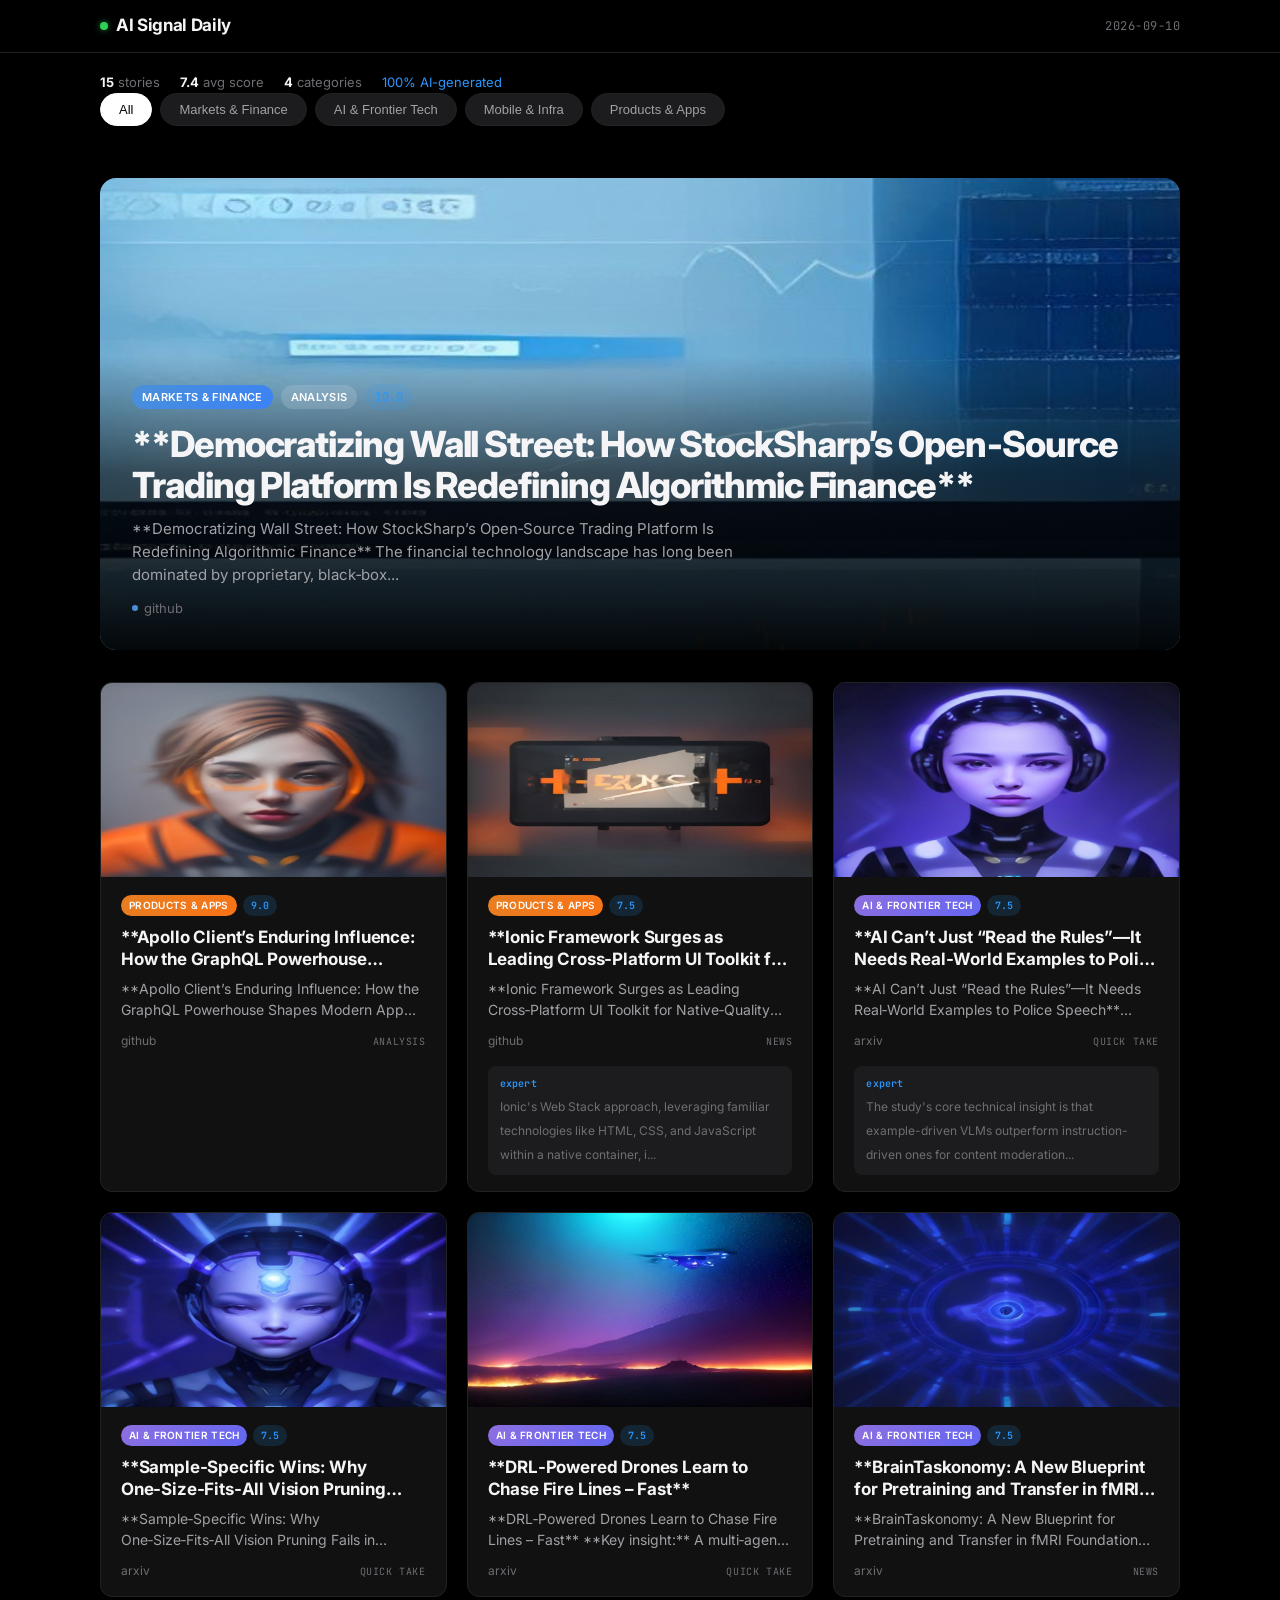
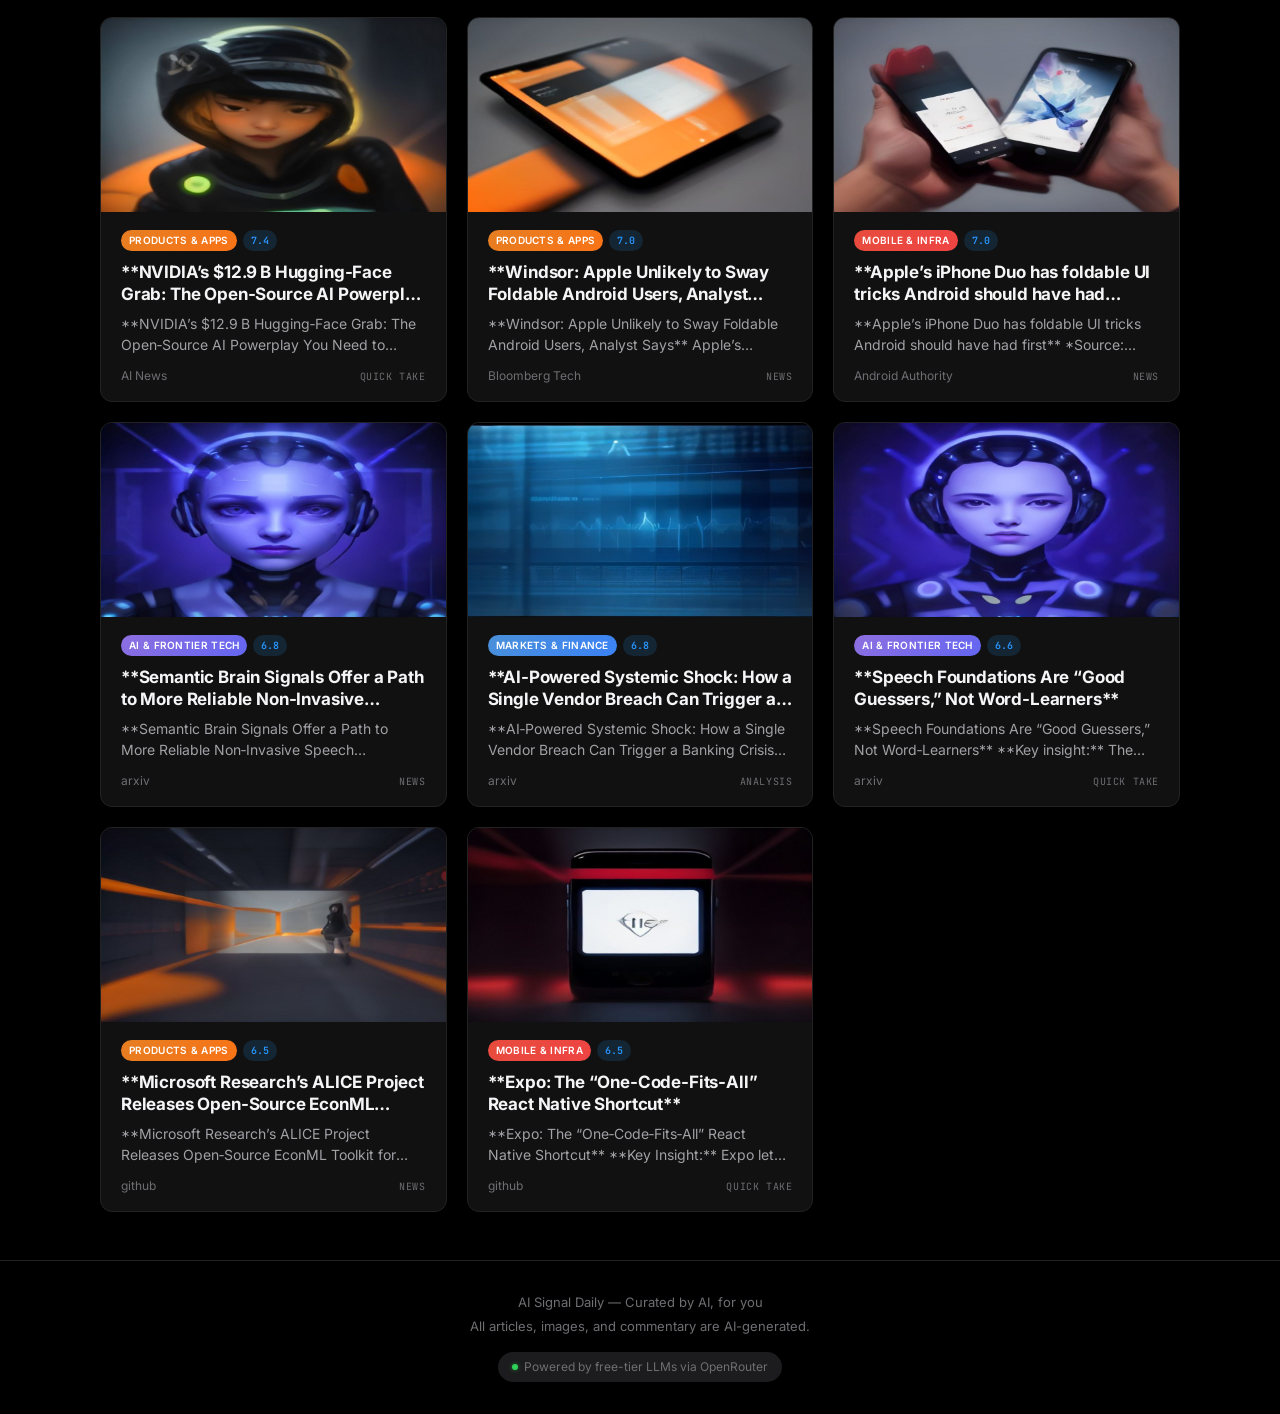
==== commit 63015b42: "Daily signal - 34483153874 01ffa82db8b27b580dc1b31981e039f69da34144" ====
--- a/index.html
+++ b/index.html
@@ -93,247 +93,281 @@
 <main class="wrap">
   <div style="padding:20px 0 0;display:flex;gap:20px;flex-wrap:wrap;font-size:13px;color:var(--muted)">
     <span><strong style="color:var(--text)">15</strong> stories</span>
-    <span><strong style="color:var(--text)">6.7</strong> avg score</span>
-    <span><strong style="color:var(--text)">2</strong> categories</span>
+    <span><strong style="color:var(--text)">7.4</strong> avg score</span>
+    <span><strong style="color:var(--text)">4</strong> categories</span>
     <span style="color:var(--accent)">100% AI-generated</span>
   </div>
-  <div class="chips"><button class="chip active" data-cat="all">All</button><button class="chip" data-cat="frontier_intelligence">AI & Frontier Tech</button><button class="chip" data-cat="products_platforms">Products & Apps</button></div>
+  <div class="chips"><button class="chip active" data-cat="all">All</button><button class="chip" data-cat="financial_markets">Markets & Finance</button><button class="chip" data-cat="frontier_intelligence">AI & Frontier Tech</button><button class="chip" data-cat="mobile_infrastructure">Mobile & Infra</button><button class="chip" data-cat="products_platforms">Products & Apps</button></div>
   
     <section class="hero">
-      <a href="https://arxiv.org/abs/2609.10346v1" target="_blank" rel="noopener" class="hero-link">
-        <div class="hero-img"><img src="[data-uri]" alt="" loading="eager"></div>
+      <a href="https://github.com/StockSharp/StockSharp" target="_blank" rel="noopener" class="hero-link">
+        <div class="hero-img"><img src="[data-uri]" alt="" loading="eager"></div>
         <div class="hero-overlay">
           <div class="hero-meta">
-            <span class="badge" style="background: linear-gradient(135deg, #8E6FE0, #6366f1)">AI & Frontier Tech</span>
-            <span class="badge badge-type">NEWS</span>
-            <span class="score-pill">7.5</span>
-          </div>
-          <h1 class="hero-title">(Error: 403 Client Error: Forbidden for url: https://openrouter.ai/api/v1/chat/completions)</h1>
-          <p class="hero-excerpt">(Error: 403 Client Error: Forbidden for url: https://openrouter.ai/api/v1/chat/completions)</p>
-          <div class="hero-source"><span class="src-dot" style="background:#8E6FE0"></span>arxiv</div>
+            <span class="badge" style="background: linear-gradient(135deg, #4A90D9, #3b82f6)">Markets & Finance</span>
+            <span class="badge badge-type">ANALYSIS</span>
+            <span class="score-pill">10.0</span>
+          </div>
+          <h1 class="hero-title">**Democratizing Wall Street: How StockSharp’s Open‑Source Trading Platform Is Redefining Algorithmic Finance**</h1>
+          <p class="hero-excerpt">**Democratizing Wall Street: How StockSharp’s Open‑Source Trading Platform Is Redefining Algorithmic Finance**
+
+The financial technology landscape has long been dominated by proprietary, black‑box...</p>
+          <div class="hero-source"><span class="src-dot" style="background:#4A90D9"></span>github</div>
         </div>
       </a>
     </section>
   <div class="grid">
+    <article class="card" data-cat="products_platforms">
+      <a href="https://github.com/apollographql/apollo-client" target="_blank" rel="noopener">
+        <div class="card-img"><img src="[data-uri]" alt="" loading="lazy"></div>
+        <div class="card-body">
+          <div class="card-meta">
+            <span class="badge badge-sm" style="background:linear-gradient(135deg, #E67E22, #f97316)">Products & Apps</span>
+            <span class="score-pill score-sm">9.0</span>
+          </div>
+          <h2 class="card-title">**Apollo Client’s Enduring Influence: How the GraphQL Powerhouse Shapes Modern App Development**</h2>
+          <p class="card-excerpt">**Apollo Client’s Enduring Influence: How the GraphQL Powerhouse Shapes Modern App Development**
+
+*By [Your Name], Tech Industry Analyst*  
+
+---
+
+###...</p>
+          <div class="card-foot"><span>github</span><span class="card-type">ANALYSIS</span></div>
+        </div>
+      </a>
+      
+    </article>
+
+    <article class="card" data-cat="products_platforms">
+      <a href="https://github.com/ionic-team/ionic-framework" target="_blank" rel="noopener">
+        <div class="card-img"><img src="[data-uri]" alt="" loading="lazy"></div>
+        <div class="card-body">
+          <div class="card-meta">
+            <span class="badge badge-sm" style="background:linear-gradient(135deg, #E67E22, #f97316)">Products & Apps</span>
+            <span class="score-pill score-sm">7.5</span>
+          </div>
+          <h2 class="card-title">**Ionic Framework Surges as Leading Cross‑Platform UI Toolkit for Native‑Quality Apps**</h2>
+          <p class="card-excerpt">**Ionic Framework Surges as Leading Cross‑Platform UI Toolkit for Native‑Quality Apps**
+
+*GitHub repository* highlights the framework’s evolution,...</p>
+          <div class="card-foot"><span>github</span><span class="card-type">NEWS</span></div>
+        </div>
+      </a>
+      <div class="card-comments"><div class="cc"><span class="cc-p">expert</span><span class="cc-t">Ionic&#x27;s Web Stack approach, leveraging familiar technologies like HTML, CSS, and JavaScript within a native container, i...</span></div></div>
+    </article>
+
+    <article class="card" data-cat="frontier_intelligence">
+      <a href="https://arxiv.org/abs/2609.10410v1" target="_blank" rel="noopener">
+        <div class="card-img"><img src="[data-uri]" alt="" loading="lazy"></div>
+        <div class="card-body">
+          <div class="card-meta">
+            <span class="badge badge-sm" style="background:linear-gradient(135deg, #8E6FE0, #6366f1)">AI & Frontier Tech</span>
+            <span class="score-pill score-sm">7.5</span>
+          </div>
+          <h2 class="card-title">**AI Can’t Just “Read the Rules”—It Needs Real‑World Examples to Police Speech**</h2>
+          <p class="card-excerpt">**AI Can’t Just “Read the Rules”—It Needs Real‑World Examples to Police Speech**  
+
+**Key insight:** When it comes to moderating online content,...</p>
+          <div class="card-foot"><span>arxiv</span><span class="card-type">QUICK TAKE</span></div>
+        </div>
+      </a>
+      <div class="card-comments"><div class="cc"><span class="cc-p">expert</span><span class="cc-t">The study&#x27;s core technical insight is that example-driven VLMs outperform instruction-driven ones for content moderation...</span></div></div>
+    </article>
+
+    <article class="card" data-cat="frontier_intelligence">
+      <a href="https://arxiv.org/abs/2609.10346v1" target="_blank" rel="noopener">
+        <div class="card-img"><img src="[data-uri]" alt="" loading="lazy"></div>
+        <div class="card-body">
+          <div class="card-meta">
+            <span class="badge badge-sm" style="background:linear-gradient(135deg, #8E6FE0, #6366f1)">AI & Frontier Tech</span>
+            <span class="score-pill score-sm">7.5</span>
+          </div>
+          <h2 class="card-title">**Sample‑Specific Wins: Why One‑Size‑Fits‑All Vision Pruning Fails in MLLMs**</h2>
+          <p class="card-excerpt">**Sample‑Specific Wins: Why One‑Size‑Fits‑All Vision Pruning Fails in MLLMs**
+
+The paper reveals a critical flaw in current vision‑token pruning:...</p>
+          <div class="card-foot"><span>arxiv</span><span class="card-type">QUICK TAKE</span></div>
+        </div>
+      </a>
+      
+    </article>
+
     <article class="card" data-cat="frontier_intelligence">
       <a href="https://arxiv.org/abs/2609.10433v1" target="_blank" rel="noopener">
-        <div class="card-img"><img src="[data-uri]